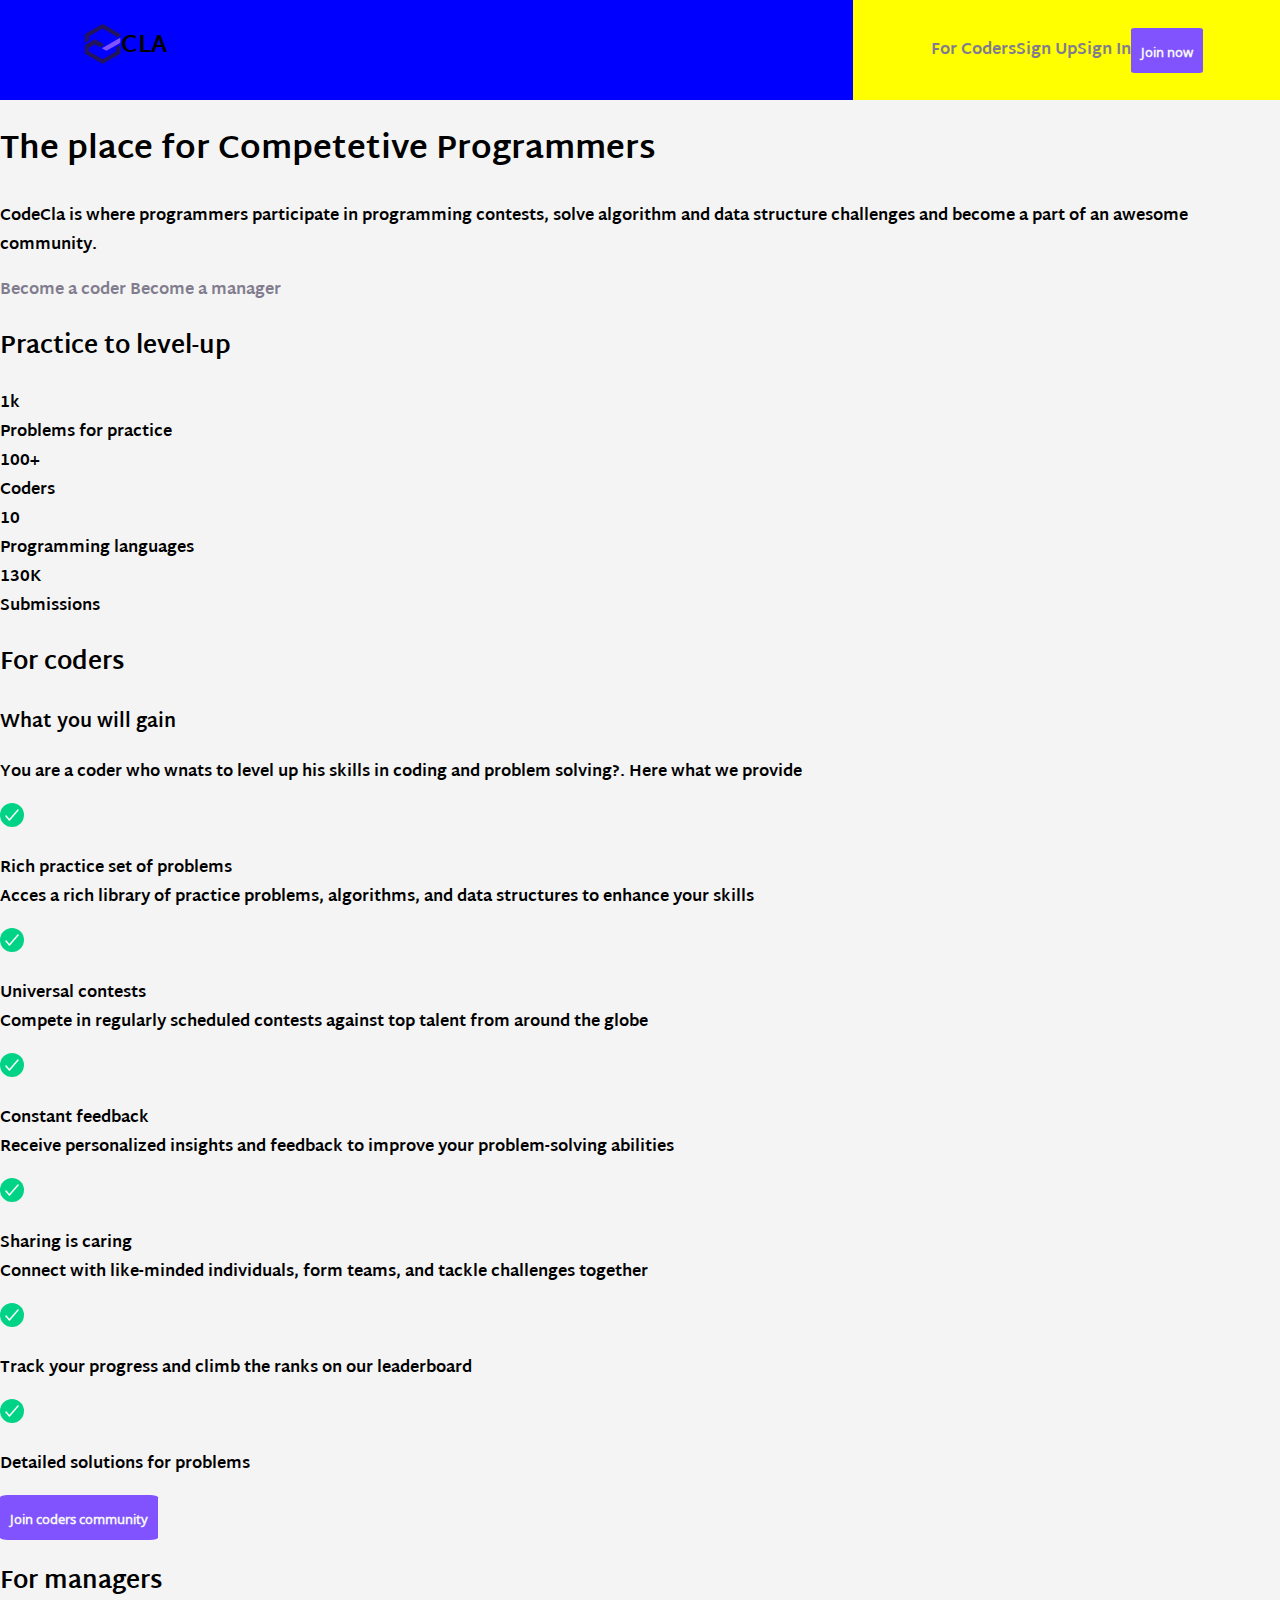
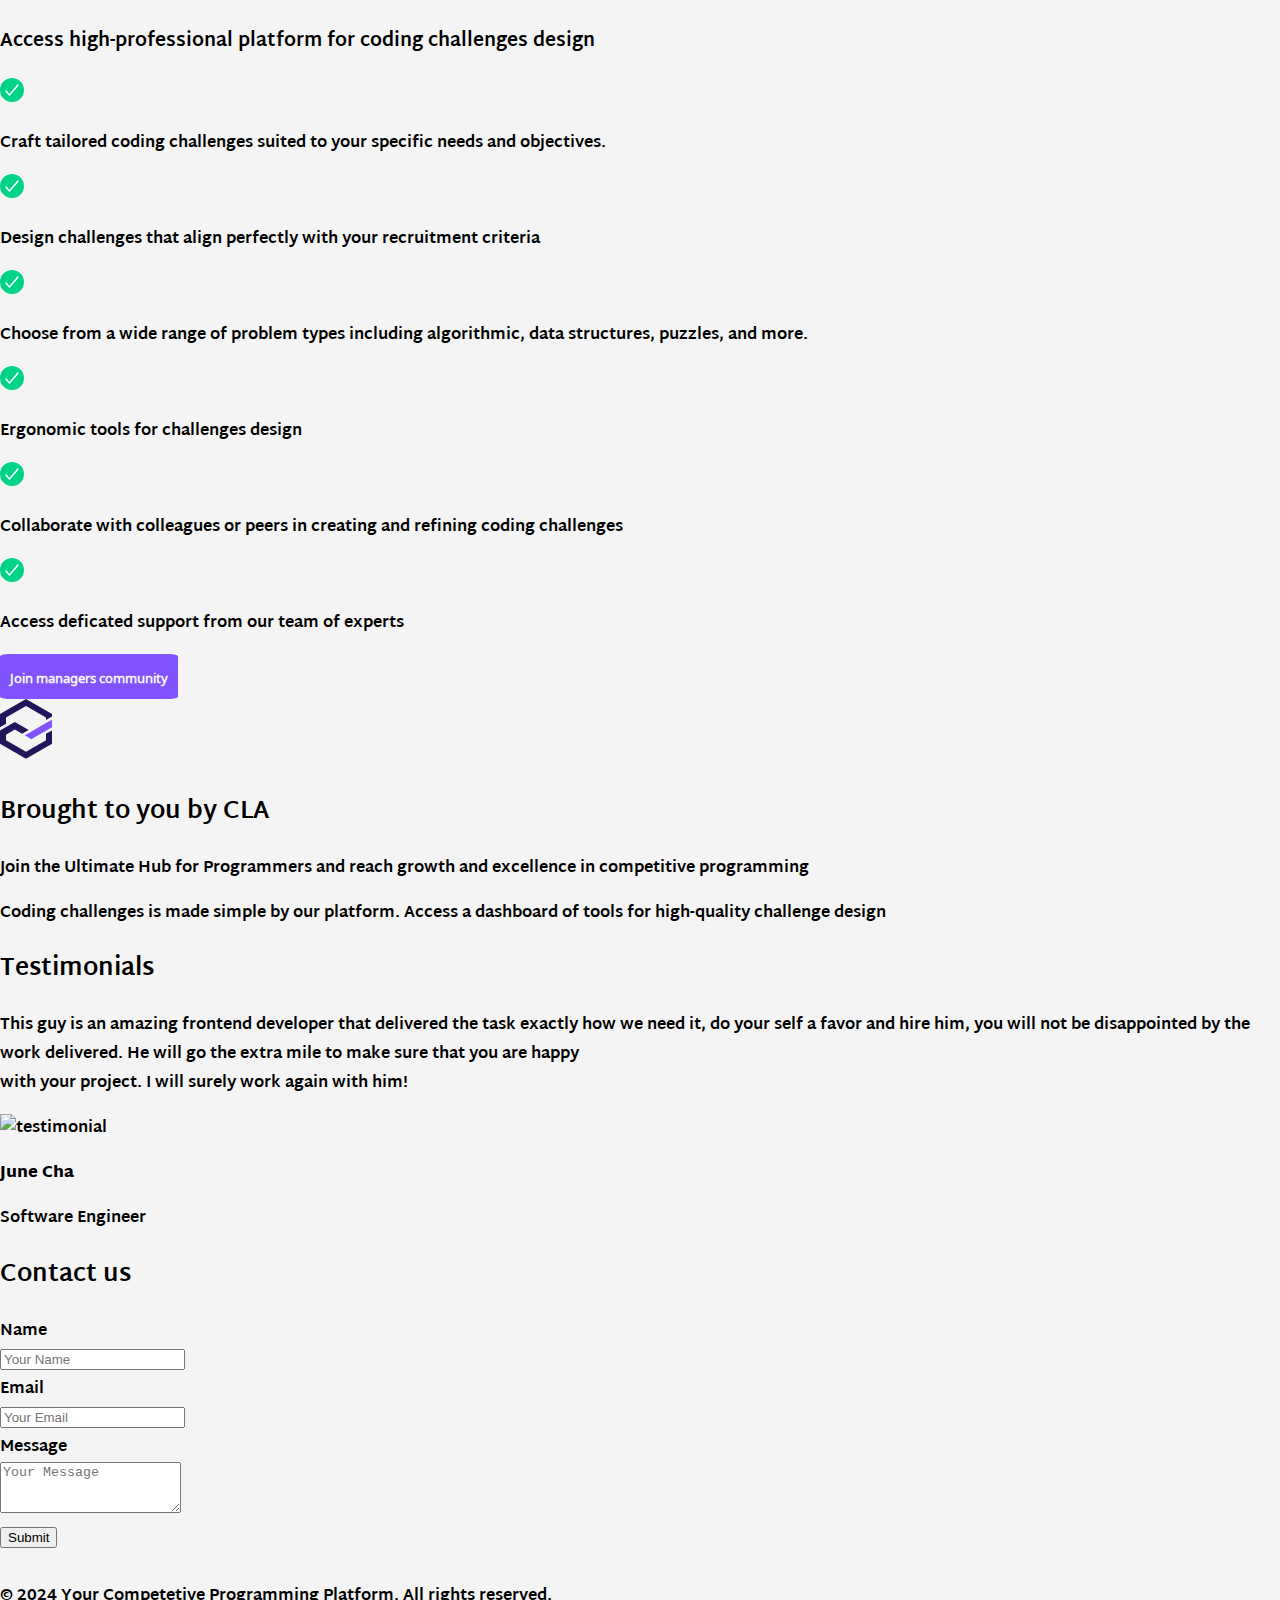
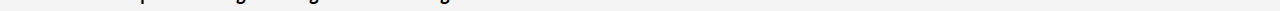
==== index.html @ 255481d3 "adding CSS" ====
<!DOCTYPE html>
<html lang="en">
  <head>
    <meta charset="UTF-8" />
    <meta name="viewport" content="width=device-width, initial-scale=1.0" />
    <title>CLA Coding</title>
    <link rel="stylesheet" href="style.css" />
  </head>
  <body>
    <header>
      <nav>
        <div class="nav_item1">
          <div class="nav_logo">
            <img src="./assets/logo.svg" alt="CodeCLA_Logo" />
            <p>CLA</p>
          </div>
        </div>
        <div class="nav_item2">
          <a href="#forCoders">For Coders</a>
          <a href="sign-up.html">Sign Up</a>
          <a href="sign-in.html">Sign In</a>
          <button>Join now</button>
        </div>
      </nav>
    </header>

    <main>
      <section class="callAction">
        <h1>The place for Competetive Programmers</h1>
        <p>
          CodeCla is where programmers participate in programming contests,
          solve algorithm and data structure challenges and become a part of an
          awesome community.
        </p>
        <a>Become a coder</a>
        <a>Become a manager</a>
      </section>
      <section>
        <h2>Practice to level-up</h2>
        <p>
          1k <br />
          Problems for practice <br />
          100+ <br />
          Coders <br />
          10 <br />
          Programming languages <br />
          130K <br />
          Submissions
        </p>
      </section>

      <section class="forCoders">
        <h2>For coders</h2>
        <h3>What you will gain</h3>
        <p>
          You are a coder who wnats to level up his skills in coding and problem
          solving?. Here what we provide
        </p>
        <img src="./assets/ok.svg" alt="Green check picture" />
        <p>
          Rich practice set of problems <br />
          Acces a rich library of practice problems, algorithms, and data
          structures to enhance your skills
        </p>
        <img src="./assets/ok.svg" alt="Green check picture" />
        <p>
          Universal contests <br />
          Compete in regularly scheduled contests against top talent from around
          the globe
        </p>
        <img src="./assets/ok.svg" alt="Green check picture" />
        <p>
          Constant feedback <br />
          Receive personalized insights and feedback to improve your
          problem-solving abilities
        </p>
        <img src="./assets/ok.svg" alt="Green check picture" />
        <p>
          Sharing is caring <br />
          Connect with like-minded individuals, form teams, and tackle
          challenges together
        </p>
        <img src="./assets/ok.svg" alt="Green check picture" />
        <p>Track your progress and climb the ranks on our leaderboard</p>
        <img src="./assets/ok.svg" alt="Green check picture" />
        <p>Detailed solutions for problems</p>
        <button>Join coders community</button>
      </section>

      <section class="forManagers">
        <h2>For managers</h2>
        <h3>Access high-professional platform for coding challenges design</h3>
        <img src="./assets/ok.svg" alt="Green check picture" />
        <p>
          Craft tailored coding challenges suited to your specific needs and
          objectives.
        </p>
        <img src="./assets/ok.svg" alt="Green check picture" />
        <p>
          Design challenges that align perfectly with your recruitment criteria
        </p>
        <img src="./assets/ok.svg" alt="Green check picture" />
        <p>
          Choose from a wide range of problem types including algorithmic, data
          structures, puzzles, and more.
        </p>
        <img src="./assets/ok.svg" alt="Green check picture" />
        <p>Ergonomic tools for challenges design</p>
        <img src="./assets/ok.svg" alt="Green check picture" />
        <p>
          Collaborate with colleagues or peers in creating and refining coding
          challenges
        </p>
        <img src="./assets/ok.svg" alt="Green check picture" />
        <p>Access deficated support from our team of experts</p>
        <button>Join managers community</button> <br />
        <img src="./assets/logo.svg" alt="CodeCLA_Logo" />
      </section>

      <section>
        <h2>Brought to you by CLA</h2>
        <p>
          Join the Ultimate Hub for Programmers and reach growth and excellence
          in competitive programming
        </p>
        <p>
          Coding challenges is made simple by our platform. Access a dashboard
          of tools for high-quality challenge design
        </p>
      </section>

      <section class="testimonials">
        <h2>Testimonials</h2>
        <p>
          This guy is an amazing frontend developer that delivered the task
          exactly how we need it, do your self a favor and hire him, you will
          not be disappointed by the work delivered. He will go the extra mile
          to make sure that you are happy <br />
          with your project. I will surely work again with him!
        </p>
        <img
          src="https://randomuser.me/api/portraits/women/44.jpg"
          alt="testimonial"
        />
        <p><strong>June Cha</strong></p>
        <p>Software Engineer</p>
      </section>

      <section class="contactForm">
        <h2 id="formHeading">Contact us</h2>
        <form>
          <label for="name">Name</label> <br />
          <input
            type="text"
            name="name"
            id="nameInput"
            placeholder="Your Name"
          />
          <br />
          <label for="email">Email</label> <br />
          <input
            type="email"
            name="email"
            id="emailInput"
            placeholder="Your Email"
          />
          <br />
          <label for="message">Message</label> <br />
          <textarea
            name="message"
            id="messageInput"
            rows="3"
            placeholder="Your Message"
          ></textarea>
          <br />
          <input type="submit" value="Submit" />
        </form>
      </section>
      <br />
    </main>

    <footer>
      © 2024 Your Competetive Programming Platform. All rights reserved.
    </footer>
  </body>
</html>
---- style.css ----
/* Primary Color: #8053FF
Main Body Color: #23155B 
Gray Light Color: #817d8e 
White Color: #f4f4f4 
Background Color: #f4f4f4 */

@import url('https://fonts.googleapis.com/css2?family=Martel+Sans:wght@200;300;400;600;700;800;900&display=swap');
@import url('https://fonts.googleapis.com/css2?family=Martel+Sans:wght@200;300;400;600;700;800;900&family=Noto+Sans+Khojki&display=swap');

.noto-sans-khojki-regular {
    font-family: "Noto Sans Khojki", sans-serif;
    font-weight: 400;
    font-style: normal;
}

.martel-sans-extralight {
    font-family: "Martel Sans", sans-serif;
    font-weight: 200;
    font-style: normal;
}

.martel-sans-light {
    font-family: "Martel Sans", sans-serif;
    font-weight: 300;
    font-style: normal;
}

.martel-sans-regular {
    font-family: "Martel Sans", sans-serif;
    font-weight: 400;
    font-style: normal;
}

.martel-sans-semibold {
    font-family: "Martel Sans", sans-serif;
    font-weight: 600;
    font-style: normal;
}

.martel-sans-bold {
    font-family: "Martel Sans", sans-serif;
    font-weight: 700;
    font-style: normal;
}

.martel-sans-extrabold {
    font-family: "Martel Sans", sans-serif;
    font-weight: 800;
    font-style: normal;
}

.martel-sans-black {
    font-family: "Martel Sans", sans-serif;
    font-weight: 900;
    font-style: normal;
}

a:link {
    text-decoration: none;
}

a:visited {
    text-decoration: none;
}

a:hover {
    text-decoration: none;
}

a:active {
    text-decoration: none;
}

body {
    background-color: #f4f4f4;
    font-family: "Martel Sans", sans-serif;
    font-weight: bold;
    padding: 0;
    margin: 0;
    border: 0;
}

nav {
    display: grid;
    grid-template: 100px / 2fr 1fr;
    align-items: center;
}

.nav_item1 {
    display: grid;
    display: inline;
    background-color: blue;
    font-size: x-large;
    align-self: stretch;
}

.nav_logo {
    position: relative;
    left: 10%;
}

.nav_logo img {
    float: left;
    height: 40px;
}

.nav_item2 {
    display: flex;
    background-color: yellow;
    align-self: stretch;
    justify-content: center;
    align-items: center;
}

button {
    background-color: #8053FF;
    color: #f4f4f4;
    border-radius: 5%;
    font-family: "Noto Sans Khojki", sans-serif;
    border: none;
    font-weight: bold;
    padding: 10px;
}

a {
    color: #817d8e;
}
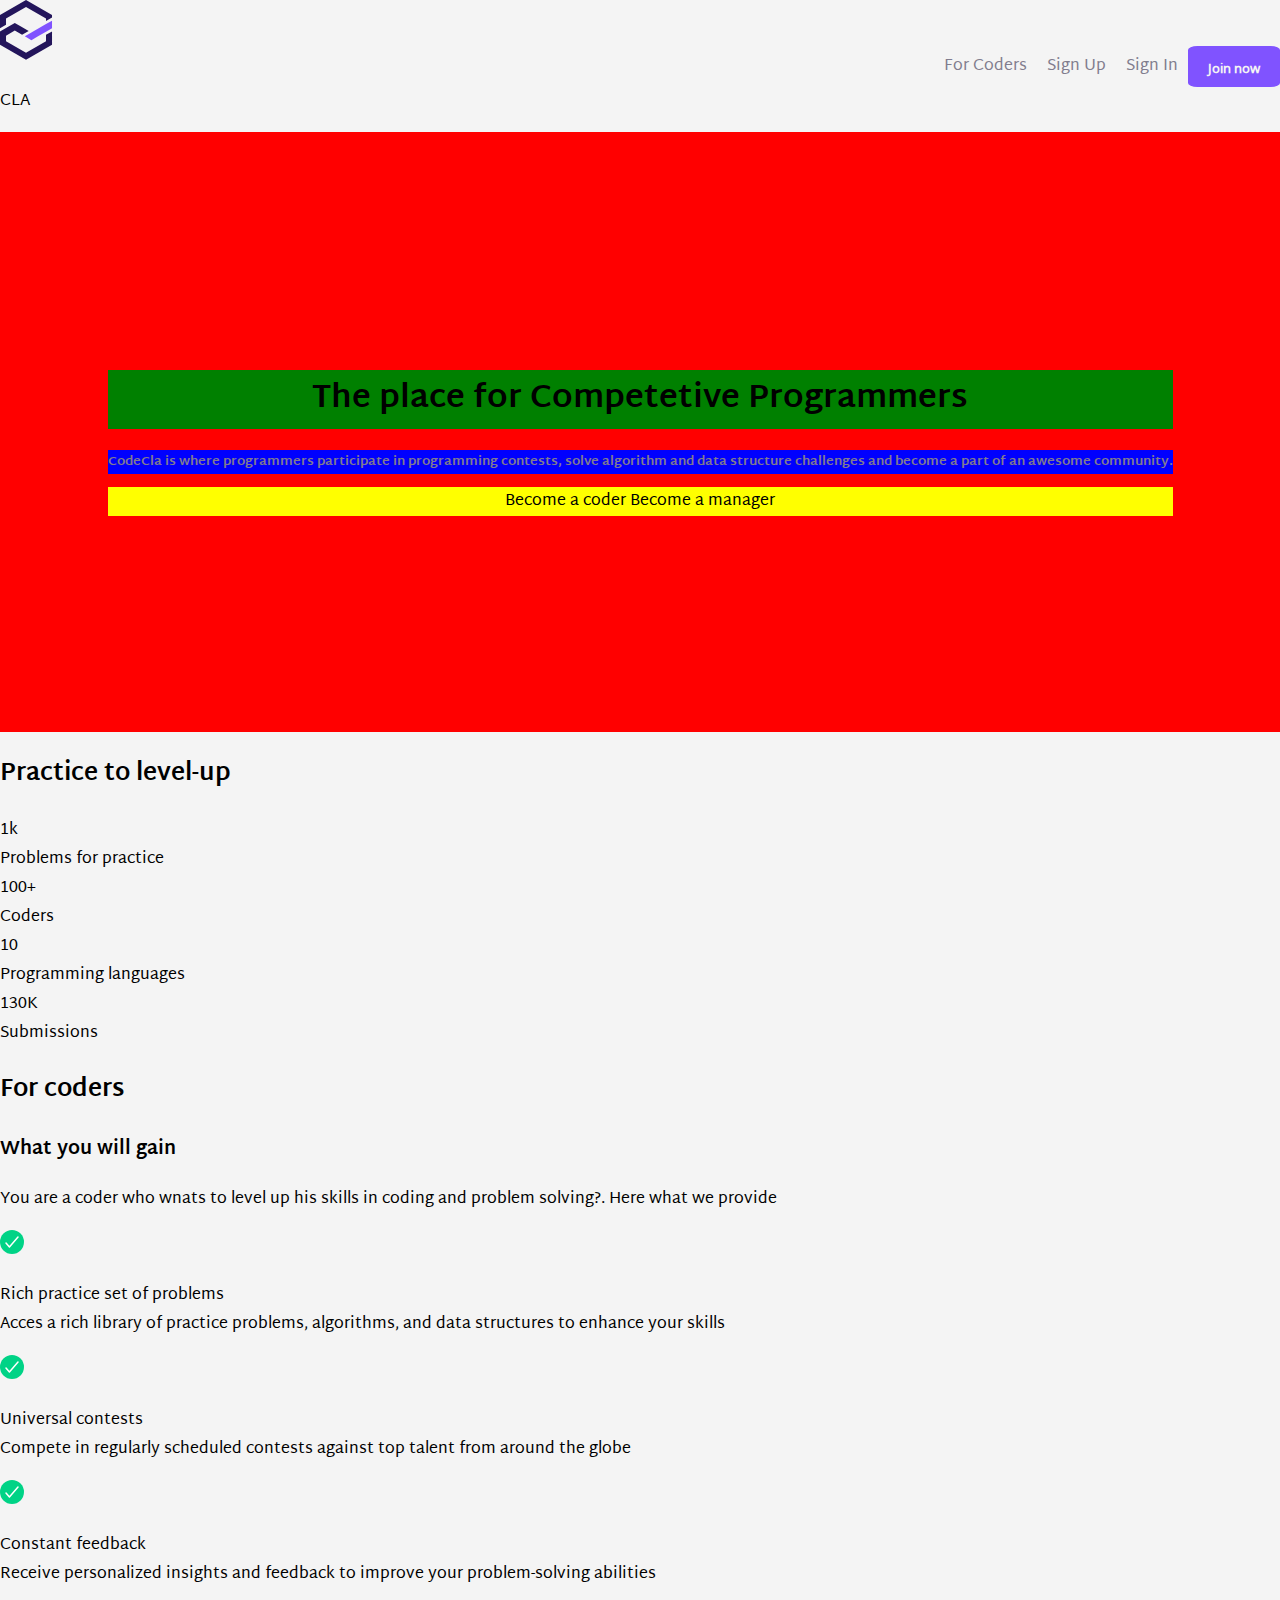
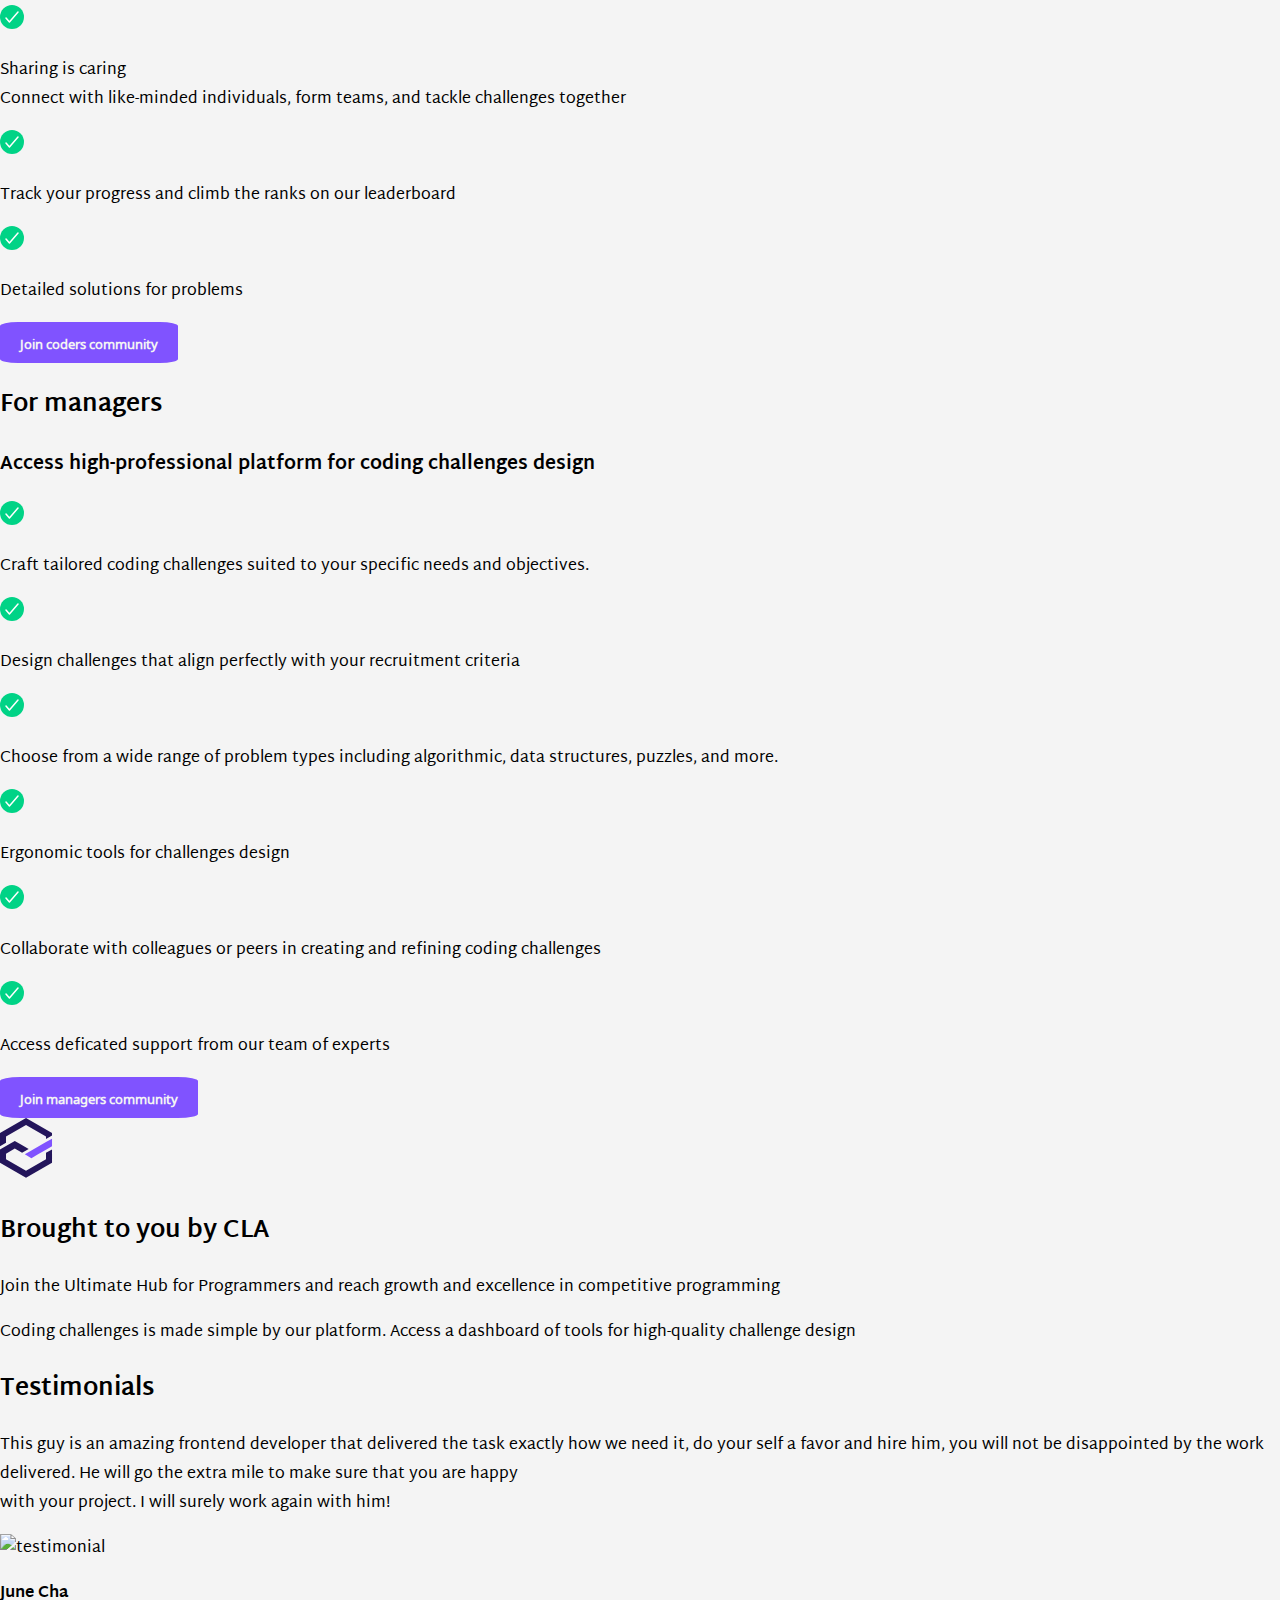
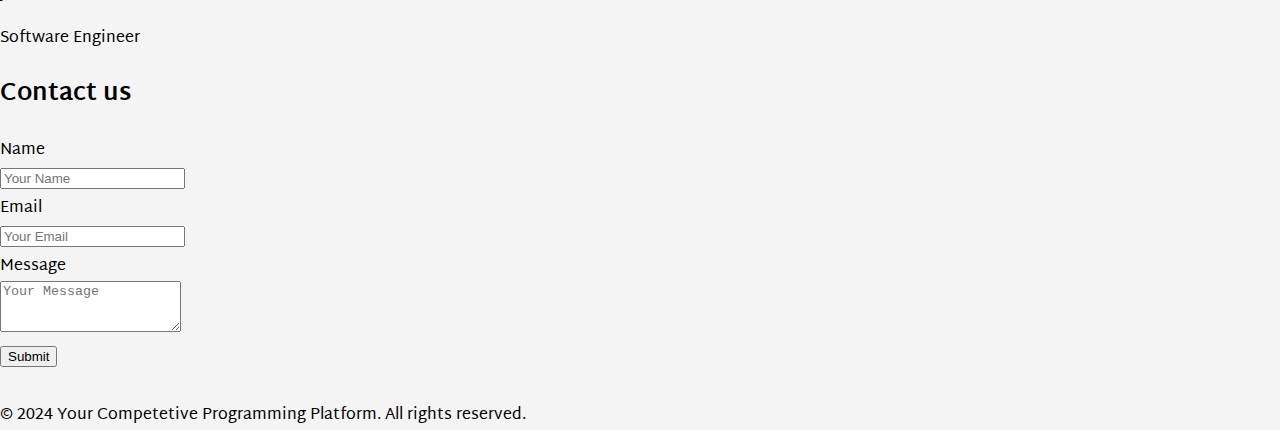
==== commit 2ad9c5a5: "added flex and grid structure" ====
--- a/index.html
+++ b/index.html
@@ -9,10 +9,12 @@
   <body>
     <header>
       <nav>
-        <div class="nav_item1">
-          <div class="nav_logo">
-            <img src="./assets/logo.svg" alt="CodeCLA_Logo" />
-            <p>CLA</p>
+        <div class="nav-item1">
+          <div class="nav-logo-container">
+            <div class="nav-logo">
+              <img src="./assets/logo.svg" alt="CodeCLA_Logo" />
+              <p>CLA</p>
+            </div>
           </div>
         </div>
         <div class="nav_item2">
@@ -25,15 +27,19 @@
     </header>
 
     <main>
-      <section class="callAction">
-        <h1>The place for Competetive Programmers</h1>
-        <p>
-          CodeCla is where programmers participate in programming contests,
-          solve algorithm and data structure challenges and become a part of an
-          awesome community.
-        </p>
-        <a>Become a coder</a>
-        <a>Become a manager</a>
+      <section class="choice">
+        <div class="choice-content">
+          <h1>The place for Competetive Programmers</h1>
+          <p>
+            CodeCla is where programmers participate in programming contests,
+            solve algorithm and data structure challenges and become a part of
+            an awesome community.
+          </p>
+          <div class="choice-links">
+            <a>Become a coder</a>
+            <a>Become a manager</a>
+          </div>
+        </div>
       </section>
       <section>
         <h2>Practice to level-up</h2>
--- a/style.css
+++ b/style.css
@@ -1,11 +1,7 @@
-/* Primary Color: #8053FF
-Main Body Color: #23155B 
-Gray Light Color: #817d8e 
-White Color: #f4f4f4 
-Background Color: #f4f4f4 */
-
 @import url('https://fonts.googleapis.com/css2?family=Martel+Sans:wght@200;300;400;600;700;800;900&display=swap');
 @import url('https://fonts.googleapis.com/css2?family=Martel+Sans:wght@200;300;400;600;700;800;900&family=Noto+Sans+Khojki&display=swap');
+
+/* Colors */
 
 .noto-sans-khojki-regular {
     font-family: "Noto Sans Khojki", sans-serif;
@@ -55,6 +51,26 @@
     font-style: normal;
 }
 
+/* Main Styling */
+
+body {
+    background-color: #f4f4f4;
+    font-family: "Martel Sans", sans-serif;
+    font-weight: semi-bold;
+    padding: 0;
+    margin: 0;
+    border: 0;
+}
+
+:root {
+    --Primary: #8053FF;
+    --Main-body: #23155B;
+    --Gray-light: #817d8e;
+    --White: #f4f4f4;
+}
+
+/* Styling Links */
+
 a:link {
     text-decoration: none;
 }
@@ -71,57 +87,93 @@
     text-decoration: none;
 }
 
-body {
-    background-color: #f4f4f4;
-    font-family: "Martel Sans", sans-serif;
-    font-weight: bold;
-    padding: 0;
-    margin: 0;
-    border: 0;
-}
+/* Navigation Bar */
 
 nav {
-    display: grid;
-    grid-template: 100px / 2fr 1fr;
+    display: flex;
+    justify-content: space-between;
     align-items: center;
 }
 
+/* Navigation Item 1 */
+
 .nav_item1 {
-    display: grid;
-    display: inline;
-    background-color: blue;
-    font-size: x-large;
-    align-self: stretch;
+        display: flex;
+        justify-content: flex-start;
+        width: 66%;
+}
+
+.nav-logo-container {
+  
 }
 
 .nav_logo {
-    position: relative;
-    left: 10%;
+    display: inline;
+    font-size: x-large;
+    font-weight: bold;
 }
 
 .nav_logo img {
-    float: left;
-    height: 40px;
+
 }
+
+/* Navigation Item 2 */
 
 .nav_item2 {
     display: flex;
-    background-color: yellow;
     align-self: stretch;
     justify-content: center;
     align-items: center;
 }
 
 button {
-    background-color: #8053FF;
-    color: #f4f4f4;
-    border-radius: 5%;
+    background-color: var(--Primary);
+    color: var(--White);
+    border-radius: 10%;
     font-family: "Noto Sans Khojki", sans-serif;
     border: none;
     font-weight: bold;
-    padding: 10px;
+    padding: 8px 20px 8px 20px;
 }
 
-a {
-    color: #817d8e;
+.nav_item2 a {
+    color: var(--Gray-light);
+    margin: 10px;
+}
+
+/* First Section */
+
+.choice {
+    display: grid;
+    background-color: red;
+    height: 600px;
+    row-gap: 20px;
+    align-items: center;
+    justify-content: center;
+}
+
+.choice-content h1 {
+    background-color: green;
+    font-weight: bolder;
+    font-size: xx-large;
+    text-align: center;
+}
+
+.choice-content p {
+    background-color: blue;
+    color: var(--Gray-light);
+    font-size: small;
+    font-weight: bold;
+    justify-self: center;
+}
+
+.choice-links {
+    background-color: yellow;
+    display: block;
+    text-align: center;
+}
+
+.choice-links a {
+    display: inline;
+    width: max-content;
 }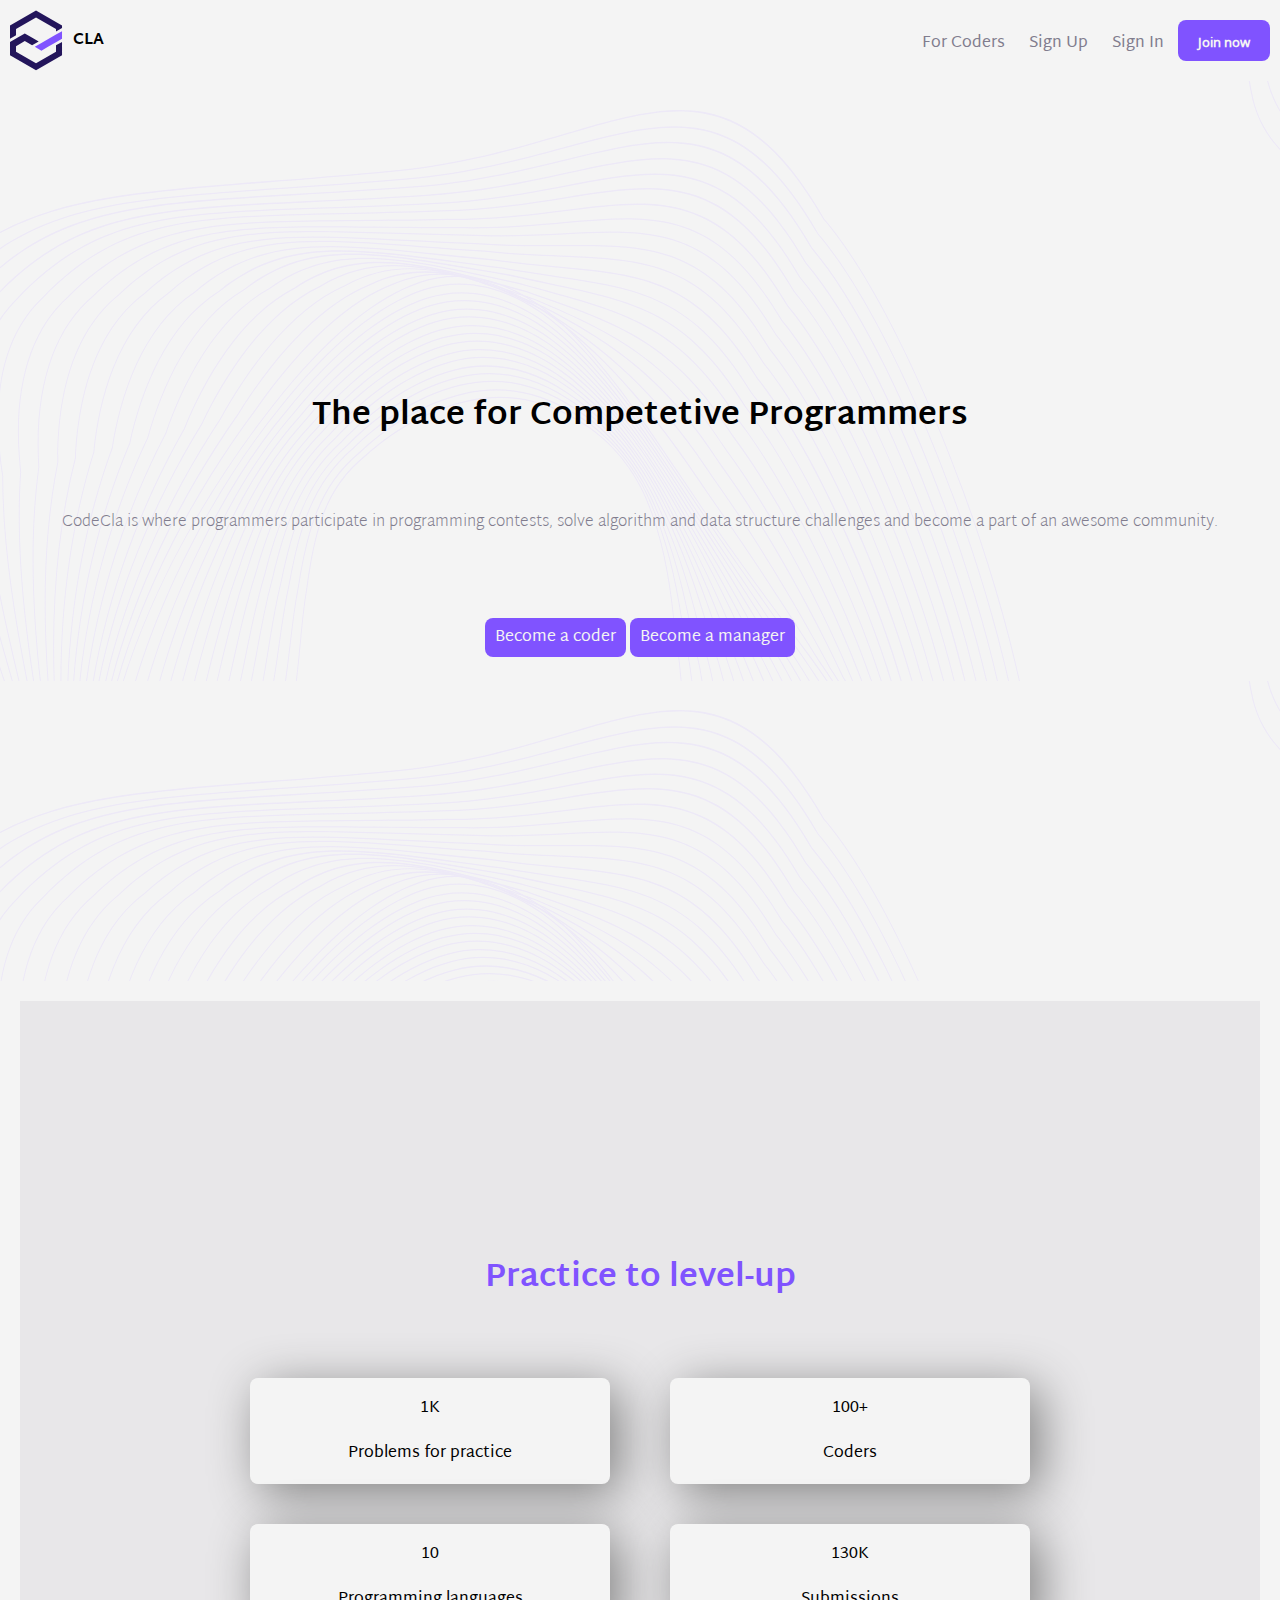
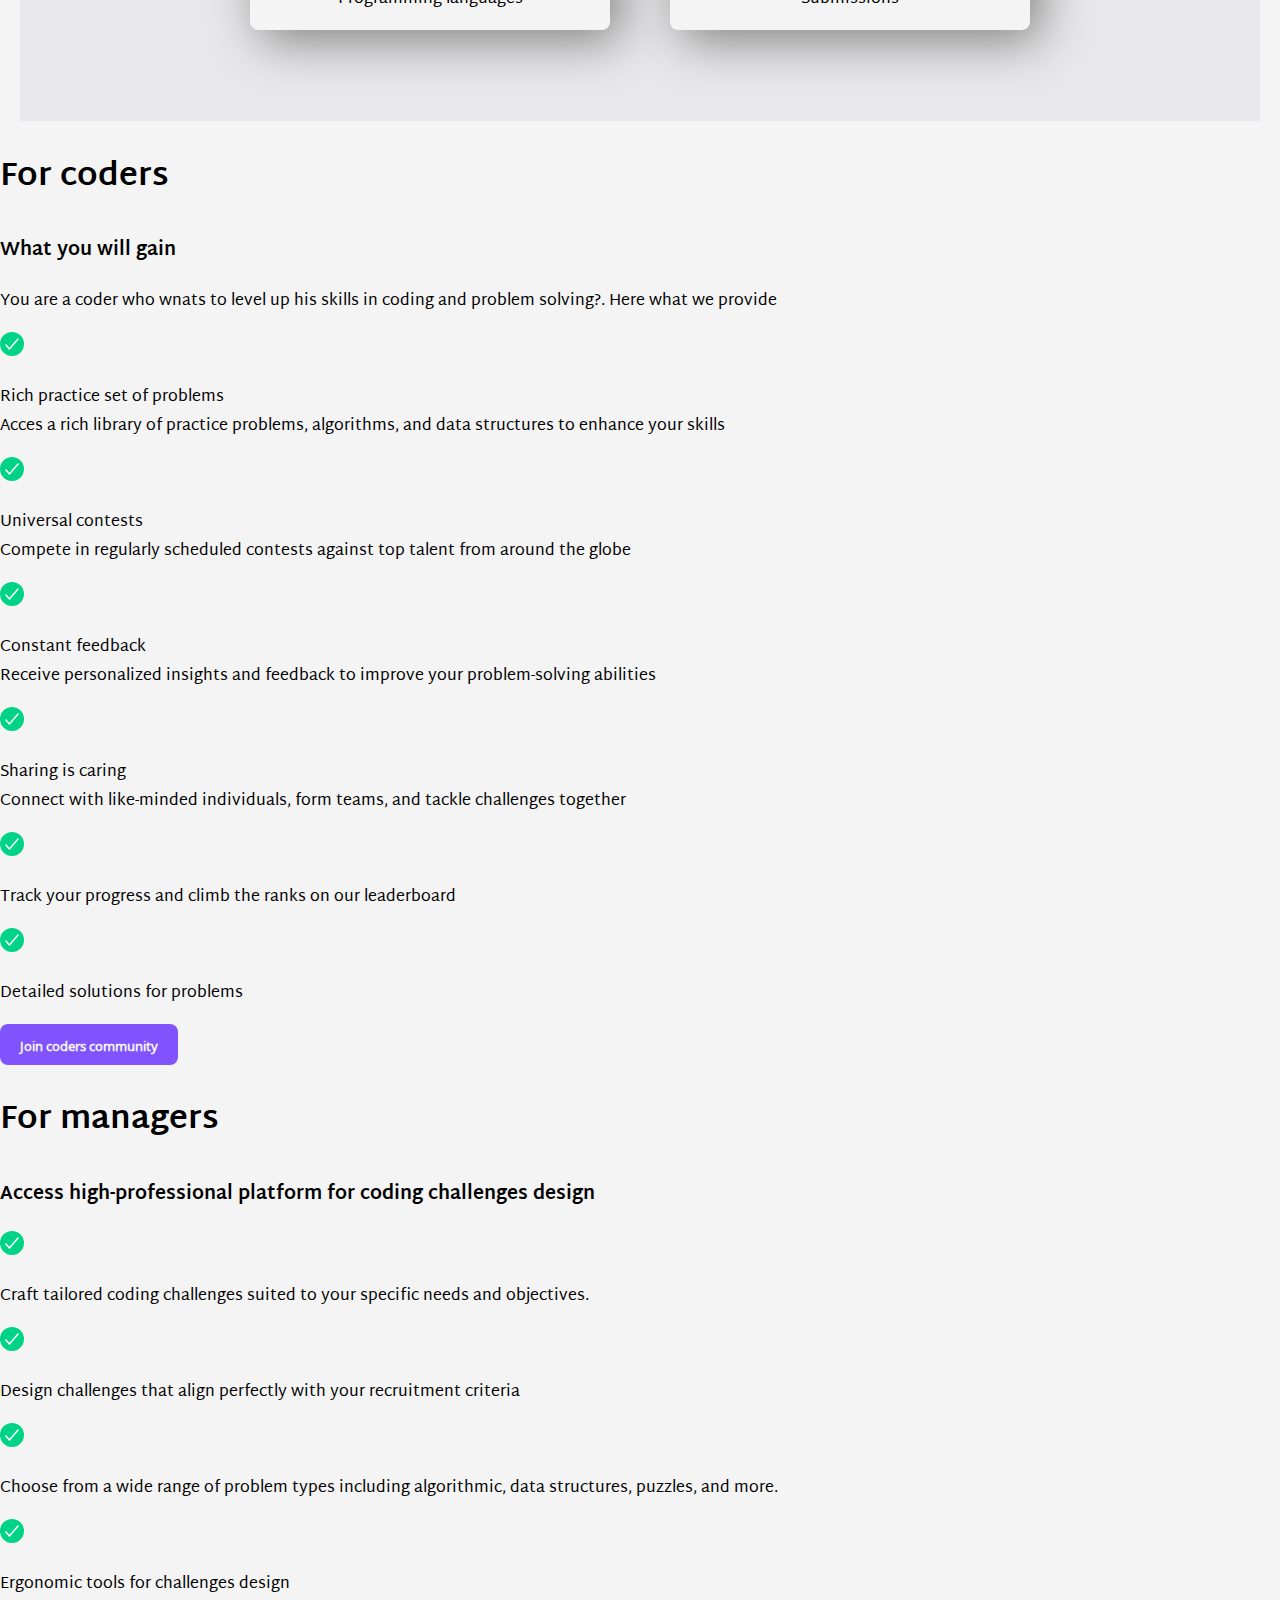
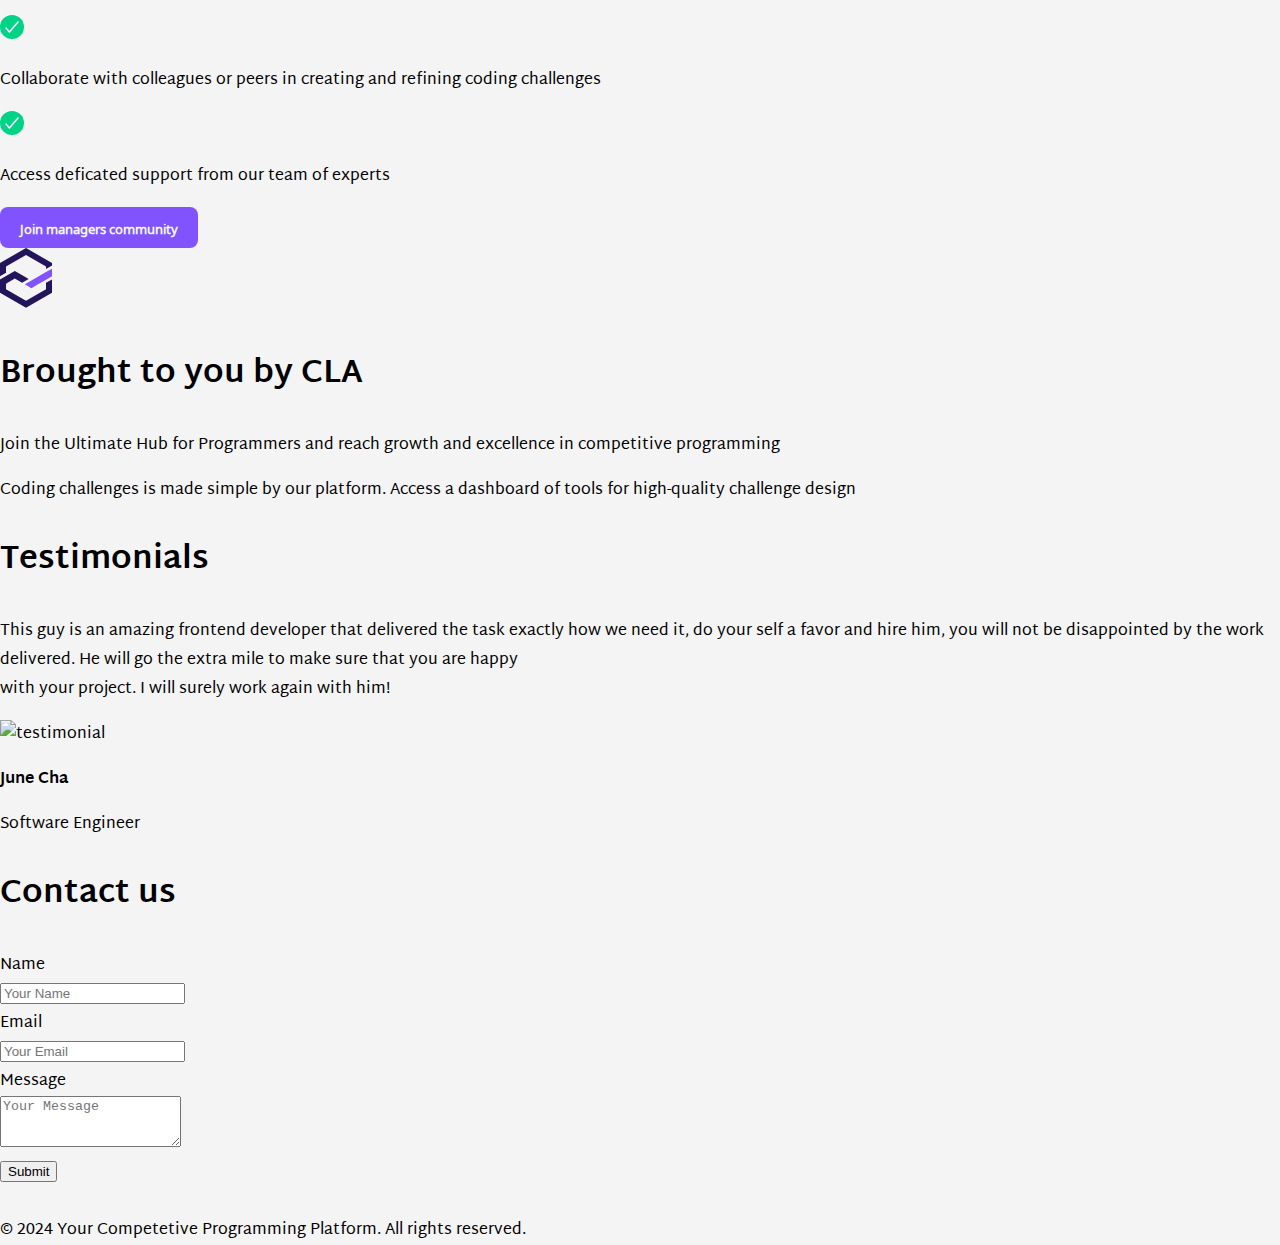
==== commit 2061f29c: "restructured layout" ====
--- a/index.html
+++ b/index.html
@@ -9,50 +9,62 @@
   <body>
     <header>
       <nav>
-        <div class="nav-item1">
-          <div class="nav-logo-container">
-            <div class="nav-logo">
-              <img src="./assets/logo.svg" alt="CodeCLA_Logo" />
-              <p>CLA</p>
-            </div>
-          </div>
-        </div>
-        <div class="nav_item2">
-          <a href="#forCoders">For Coders</a>
-          <a href="sign-up.html">Sign Up</a>
-          <a href="sign-in.html">Sign In</a>
+        <div class="logo">
+          <img class="item1" src="./assets/logo.svg" alt="CodeCLA_Logo" />
+          <p id="item1" class="item1">CLA</p>
+        </div>
+
+        <div class="menu">
+          <a class="item2" href="#forCoders">For Coders</a>
+          <a class="item2" href="sign-up.html">Sign Up</a>
+          <a class="item2" href="sign-in.html">Sign In</a>
           <button>Join now</button>
         </div>
       </nav>
     </header>
 
     <main>
-      <section class="choice">
-        <div class="choice-content">
-          <h1>The place for Competetive Programmers</h1>
-          <p>
-            CodeCla is where programmers participate in programming contests,
-            solve algorithm and data structure challenges and become a part of
-            an awesome community.
-          </p>
-          <div class="choice-links">
-            <a>Become a coder</a>
-            <a>Become a manager</a>
-          </div>
-        </div>
-      </section>
-      <section>
-        <h2>Practice to level-up</h2>
-        <p>
-          1k <br />
-          Problems for practice <br />
-          100+ <br />
-          Coders <br />
-          10 <br />
-          Programming languages <br />
-          130K <br />
-          Submissions
-        </p>
+      <!-- Hero Section -->
+
+      <section class="hero">
+        <h2>The place for Competetive Programmers</h2>
+        <p class="medium-text-grey">
+          CodeCla is where programmers participate in programming contests,
+          solve algorithm and data structure challenges and become a part of an
+          awesome community.
+        </p>
+        <div class="hero-links-div">
+          <a class="hero-links">Become a coder</a>
+          <a class="hero-links">Become a manager</a>
+        </div>
+      </section>
+
+      <!-- Statistic Section-->
+
+      <section class="statistics">
+        <h2 id="heading-purple">Practice to level-up</h2>
+
+        <div id="statistics">
+          <div class="stat-cards">
+            <p>1K</p>
+            <p>Problems for practice</p>
+          </div>
+
+          <div class="stat-cards">
+            <p>100+</p>
+            <p>Coders</p>
+          </div>
+
+          <div class="stat-cards">
+            <p>10</p>
+            <p>Programming languages</p>
+          </div>
+
+          <div class="stat-cards">
+            <p>130K</p>
+            <p>Submissions</p>
+          </div>
+        </div>
       </section>
 
       <section class="forCoders">
--- a/style.css
+++ b/style.css
@@ -69,6 +69,17 @@
     --White: #f4f4f4;
 }
 
+/* styling text/fonts */
+
+h2 {
+    font-size: xx-large;
+}
+
+.medium-text-grey {
+    color: #817d8e;
+    font-weight: lighter;
+}
+
 /* Styling Links */
 
 a:link {
@@ -92,88 +103,104 @@
 nav {
     display: flex;
     justify-content: space-between;
+    width: 100%;
     align-items: center;
 }
 
 /* Navigation Item 1 */
-
-.nav_item1 {
-        display: flex;
-        justify-content: flex-start;
-        width: 66%;
-}
-
-.nav-logo-container {
-  
-}
-
-.nav_logo {
-    display: inline;
-    font-size: x-large;
-    font-weight: bold;
-}
-
-.nav_logo img {
-
-}
-
+.logo {
+    display: flex;
+    margin-left: 10px;
+}
+
+#item1 {
+    font-weight: bolder;
+    padding: 10px;
+}
 /* Navigation Item 2 */
-
-.nav_item2 {
-    display: flex;
-    align-self: stretch;
-    justify-content: center;
-    align-items: center;
+.menu {
+    padding: 10px;
+}
+
+.item2 {
+    color: var(--Gray-light);
+    margin: 10px;
 }
 
 button {
     background-color: var(--Primary);
     color: var(--White);
-    border-radius: 10%;
+    border-radius: 8px;
     font-family: "Noto Sans Khojki", sans-serif;
+    font-weight: bold;
+    padding: 8px 20px;
     border: none;
-    font-weight: bold;
-    padding: 8px 20px 8px 20px;
-}
-
-.nav_item2 a {
-    color: var(--Gray-light);
-    margin: 10px;
-}
-
-/* First Section */
-
-.choice {
+    box-shadow: 10px 5px;
+}
+
+/* Hero Section */
+
+.hero {
+    display: flex;
+    flex-direction: column;
+    height: 100vh;
+    background-image: url(./assets/bg.svg);
+    row-gap: 20px;
+    justify-content: center;
+    align-items: center;
+}
+
+.hero-links-div {
+    margin: 50px;
+}
+
+.hero-links {
+    border-style: solid;
+    border: #8053FF;
+    background-color: #8053FF;
+    color: #f4f4f4;
+    padding: 5px 10px;
+    border-radius: 8px;
+}
+
+.hero-links:hover {
+    border-style: solid;
+    border-width: thin;
+    border-color: #8053FF;
+    color: #8053FF;
+    background-color: #f4f4f4;
+}
+
+/* Statistics Styling */
+
+.statistics {
+    margin: 20px;
+    display: flex;
+    flex-direction: column;
+    align-items: center;
+    background-color: #e8e7e9;
+    height: 80vh;
+    text-align: center;
+}
+
+#heading-purple {
+    margin-top: 20%;
+    color: #8053FF;
+    margin-bottom: 4%;
+}
+
+#statistics {
+    align-self: center;
+    justify-self: center;
     display: grid;
-    background-color: red;
-    height: 600px;
-    row-gap: 20px;
-    align-items: center;
-    justify-content: center;
-}
-
-.choice-content h1 {
-    background-color: green;
-    font-weight: bolder;
-    font-size: xx-large;
-    text-align: center;
-}
-
-.choice-content p {
-    background-color: blue;
-    color: var(--Gray-light);
-    font-size: small;
-    font-weight: bold;
-    justify-self: center;
-}
-
-.choice-links {
-    background-color: yellow;
-    display: block;
-    text-align: center;
-}
-
-.choice-links a {
-    display: inline;
-    width: max-content;
+    grid-template-rows: 1fr 1fr;
+    grid-template-columns: 1fr 1fr;
+}
+
+.stat-cards {
+    border-radius: 8px;
+    background-color: #f4f4f4;
+    margin: 20px 30px;
+    box-shadow: 10px 10px 50px grey;
+    width: 40vh;
 }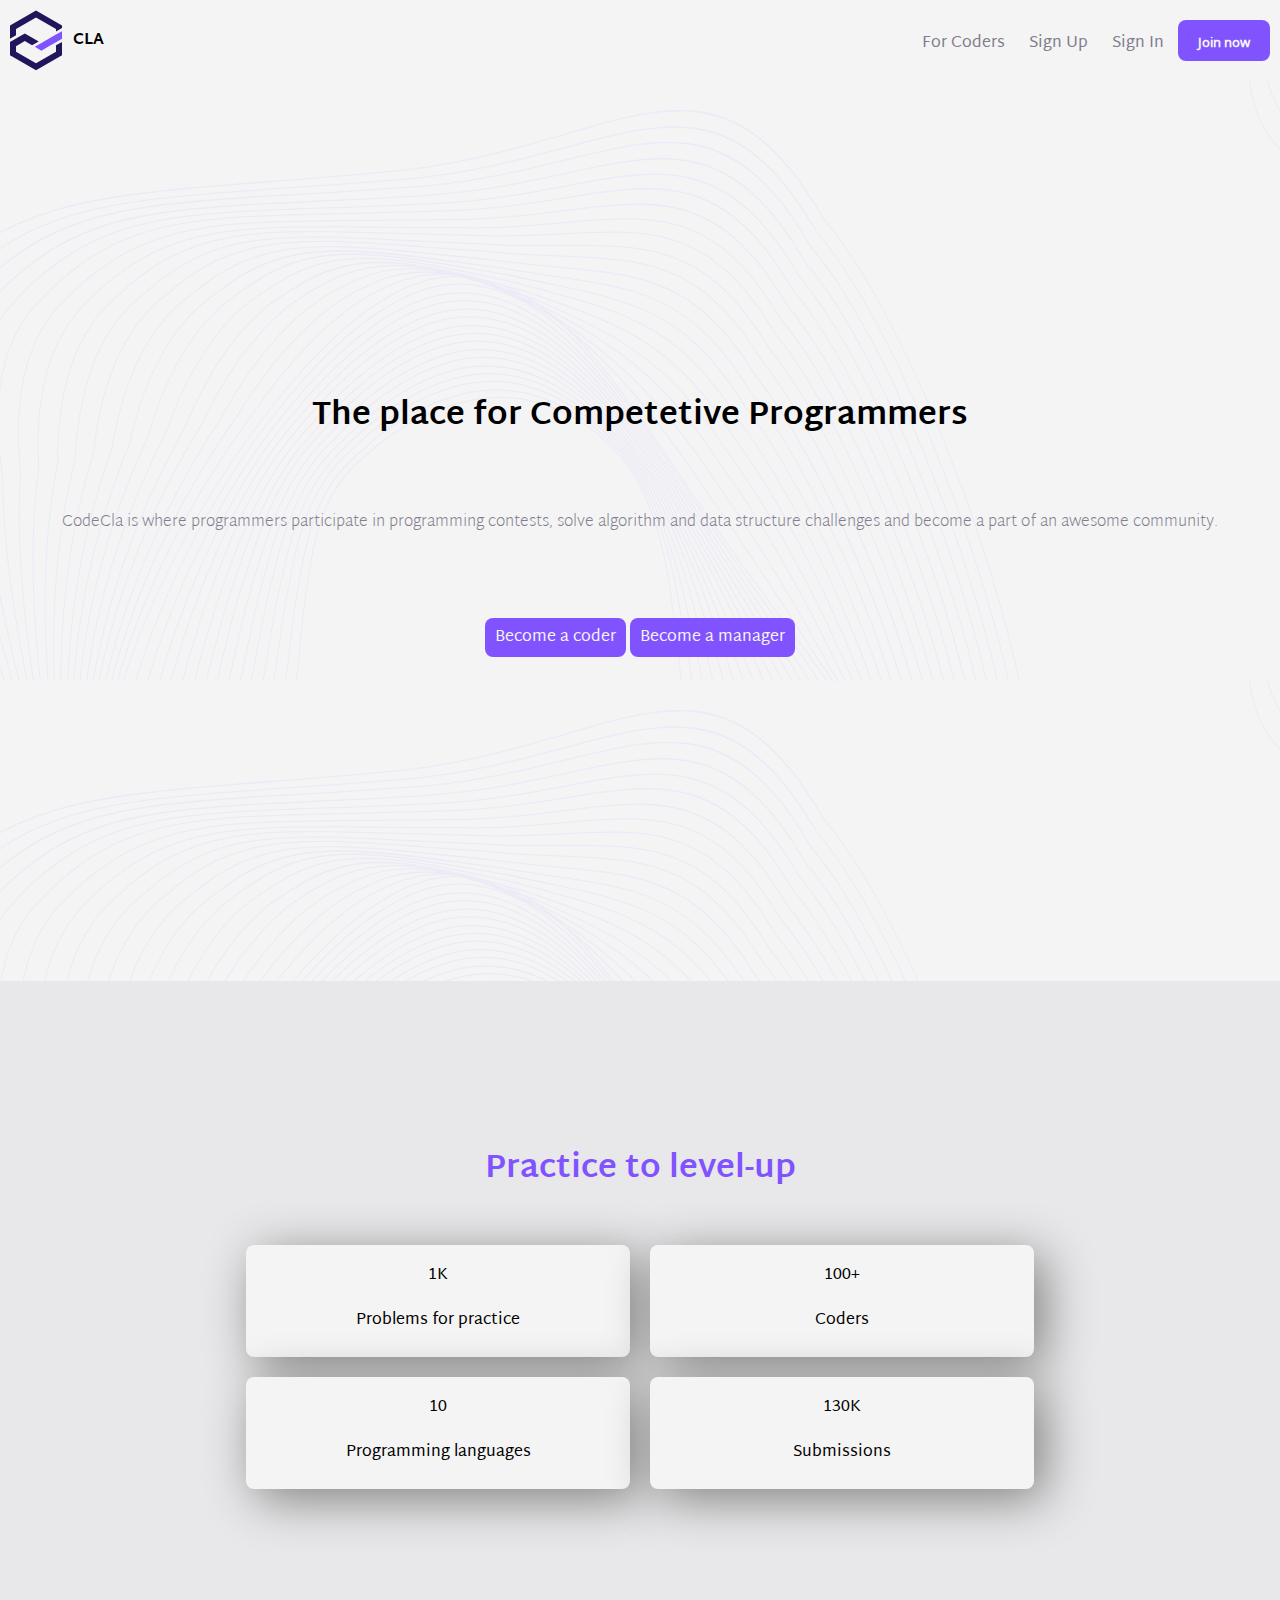
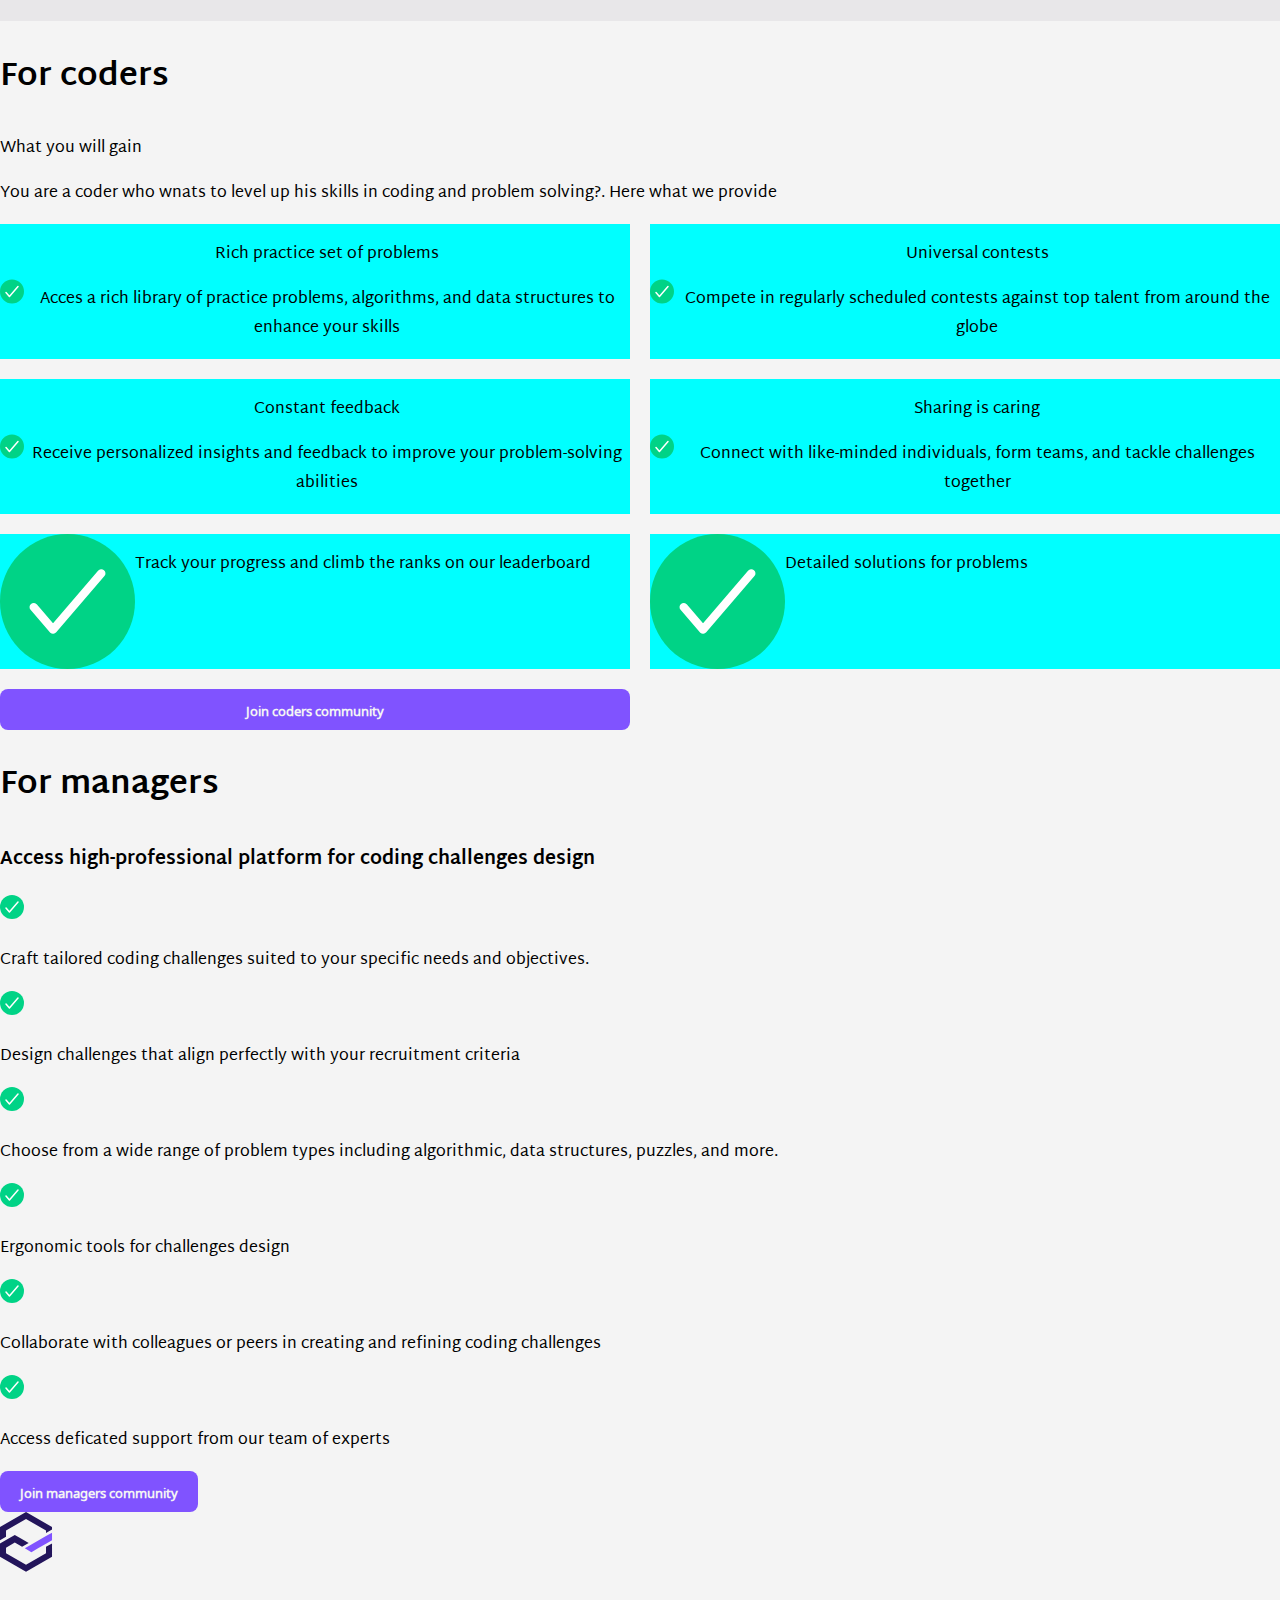
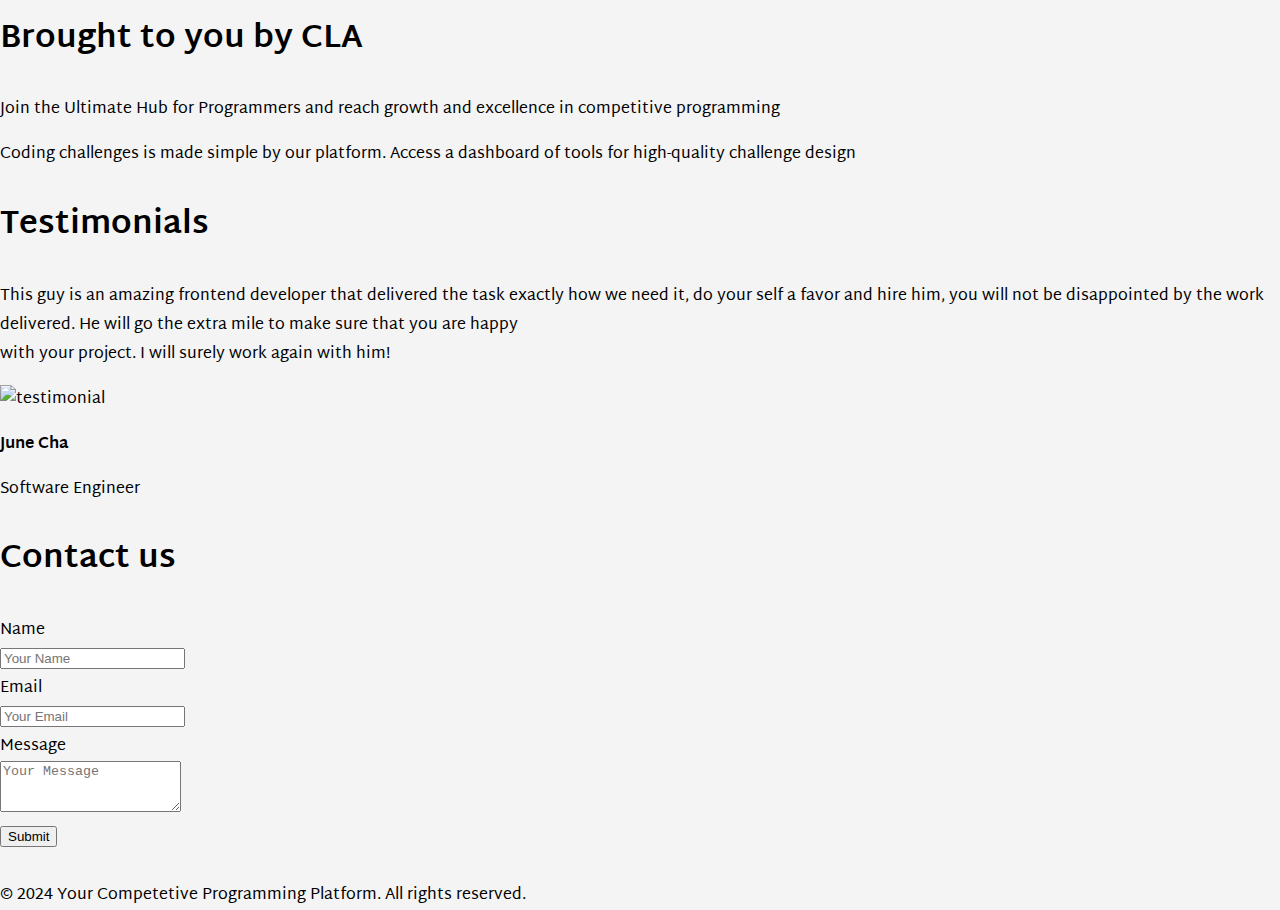
==== commit f3ba19d9: "Styling of the "for Coder"-section" ====
--- a/index.html
+++ b/index.html
@@ -42,67 +42,96 @@
       <!-- Statistic Section-->
 
       <section class="statistics">
-        <h2 id="heading-purple">Practice to level-up</h2>
-
-        <div id="statistics">
-          <div class="stat-cards">
-            <p>1K</p>
-            <p>Problems for practice</p>
-          </div>
-
-          <div class="stat-cards">
-            <p>100+</p>
-            <p>Coders</p>
-          </div>
-
-          <div class="stat-cards">
-            <p>10</p>
-            <p>Programming languages</p>
-          </div>
-
-          <div class="stat-cards">
-            <p>130K</p>
-            <p>Submissions</p>
-          </div>
+        <div id="heading-purple">
+          <h2>Practice to level-up</h2>
+        </div>
+
+        <div class="stat-cards" id="card1">
+          <p>1K</p>
+          <p>Problems for practice</p>
+        </div>
+
+        <div class="stat-cards" id="card2">
+          <p>100+</p>
+          <p>Coders</p>
+        </div>
+
+        <div class="stat-cards" id="card3">
+          <p>10</p>
+          <p>Programming languages</p>
+        </div>
+
+        <div class="stat-cards" id="card4">
+          <p>130K</p>
+          <p>Submissions</p>
         </div>
       </section>
 
       <section class="forCoders">
-        <h2>For coders</h2>
-        <h3>What you will gain</h3>
+        <h2 id="h-forCoders">For coders</h2>
+        <p>What you will gain</p>
         <p>
           You are a coder who wnats to level up his skills in coding and problem
           solving?. Here what we provide
         </p>
-        <img src="./assets/ok.svg" alt="Green check picture" />
-        <p>
-          Rich practice set of problems <br />
-          Acces a rich library of practice problems, algorithms, and data
-          structures to enhance your skills
-        </p>
-        <img src="./assets/ok.svg" alt="Green check picture" />
-        <p>
-          Universal contests <br />
-          Compete in regularly scheduled contests against top talent from around
-          the globe
-        </p>
-        <img src="./assets/ok.svg" alt="Green check picture" />
-        <p>
-          Constant feedback <br />
-          Receive personalized insights and feedback to improve your
-          problem-solving abilities
-        </p>
-        <img src="./assets/ok.svg" alt="Green check picture" />
-        <p>
-          Sharing is caring <br />
-          Connect with like-minded individuals, form teams, and tackle
-          challenges together
-        </p>
-        <img src="./assets/ok.svg" alt="Green check picture" />
-        <p>Track your progress and climb the ranks on our leaderboard</p>
-        <img src="./assets/ok.svg" alt="Green check picture" />
-        <p>Detailed solutions for problems</p>
-        <button>Join coders community</button>
+
+        <div class="coder-cards-container">
+          <div id="coder-card1" class="coder-card">
+            <img src="./assets/ok.svg" alt="Green check picture" />
+            <div>
+              <p>Rich practice set of problems</p>
+              <p>
+                Acces a rich library of practice problems, algorithms, and data
+                structures to enhance your skills
+              </p>
+            </div>
+          </div>
+
+          <div id="coder-card2" class="coder-card">
+            <img src="./assets/ok.svg" alt="Green check picture" />
+            <div>
+              <p>Universal contests</p>
+              <p>
+                Compete in regularly scheduled contests against top talent from
+                around the globe
+              </p>
+            </div>
+          </div>
+
+          <div id="coder-card3" class="coder-card">
+            <img src="./assets/ok.svg" alt="Green check picture" />
+            <div>
+              <p>Constant feedback</p>
+              <p>
+                Receive personalized insights and feedback to improve your
+                problem-solving abilities
+              </p>
+            </div>
+          </div>
+
+          <div id="coder-card4" class="coder-card">
+            <img src="./assets/ok.svg" alt="Green check picture" />
+            <div>
+              <p>Sharing is caring</p>
+              <p>
+                Connect with like-minded individuals, form teams, and tackle
+                challenges together
+              </p>
+            </div>
+          </div>
+
+          <div id="coder-card5" class="coder-card">
+            <img src="./assets/ok.svg" alt="Green check picture" />
+            <p>Track your progress and climb the ranks on our leaderboard</p>
+          </div>
+
+          <div id="coder-card6" class="coder-card">
+            <img src="./assets/ok.svg" alt="Green check picture" />
+            <p>Detailed solutions for problems</p>
+          </div>
+
+          <button>Join coders community</button>
+        </div>
       </section>
 
       <section class="forManagers">
--- a/style.css
+++ b/style.css
@@ -167,40 +167,68 @@
     border-style: solid;
     border-width: thin;
     border-color: #8053FF;
+    color: #8053FF;grid-template-columns: 1fr 3fr 1fr;
+    background-color: #f4f4f4;
+}
+
+/* Statistics Styling */
+
+.statistics {
+    display: grid;
+    grid-template-rows: 1fr 1fr 1fr 1fr 1fr;
+    grid-template-columns: 1fr 30% 30% 1fr;
+    background-color: #e8e7e9;
+    text-align: center;
+    gap: 20px;
+}
+
+#heading-purple {
+    grid-row: 2 / 3 ;
+    grid-column: 2 / 4;
     color: #8053FF;
-    background-color: #f4f4f4;
-}
-
-/* Statistics Styling */
-
-.statistics {
-    margin: 20px;
-    display: flex;
-    flex-direction: column;
-    align-items: center;
-    background-color: #e8e7e9;
-    height: 80vh;
-    text-align: center;
-}
-
-#heading-purple {
-    margin-top: 20%;
-    color: #8053FF;
-    margin-bottom: 4%;
-}
-
-#statistics {
-    align-self: center;
-    justify-self: center;
-    display: grid;
-    grid-template-rows: 1fr 1fr;
-    grid-template-columns: 1fr 1fr;
+}
+
+#heading-purple h2 {
+    width: 100%;
+    bottom: 0;
+}
+
+#card1 {
+    grid-area: 3 / 2 / 4 / 3 ;
+}
+
+#card2 {
+    grid-area: 3 / 3 / 4 / 4 ;
+}
+
+#card3 {
+    grid-area: 4 / 2 / 5 / 3 ;
+}
+
+#card4 {
+    grid-area: 4 / 3 / 5 / 4 ;
 }
 
 .stat-cards {
     border-radius: 8px;
     background-color: #f4f4f4;
-    margin: 20px 30px;
     box-shadow: 10px 10px 50px grey;
-    width: 40vh;
-}+}
+
+/* for Coders */
+
+.coder-cards-container {
+    text-align: center;
+    display: grid;
+    grid-template-rows: repeat(3 , 1fr);
+    grid-template-columns: 1fr 1fr;
+    justify-content: flex-start;
+    gap: 20px;
+}
+
+.coder-card {
+    display: flex;
+    background-color: aqua;
+}
+
+
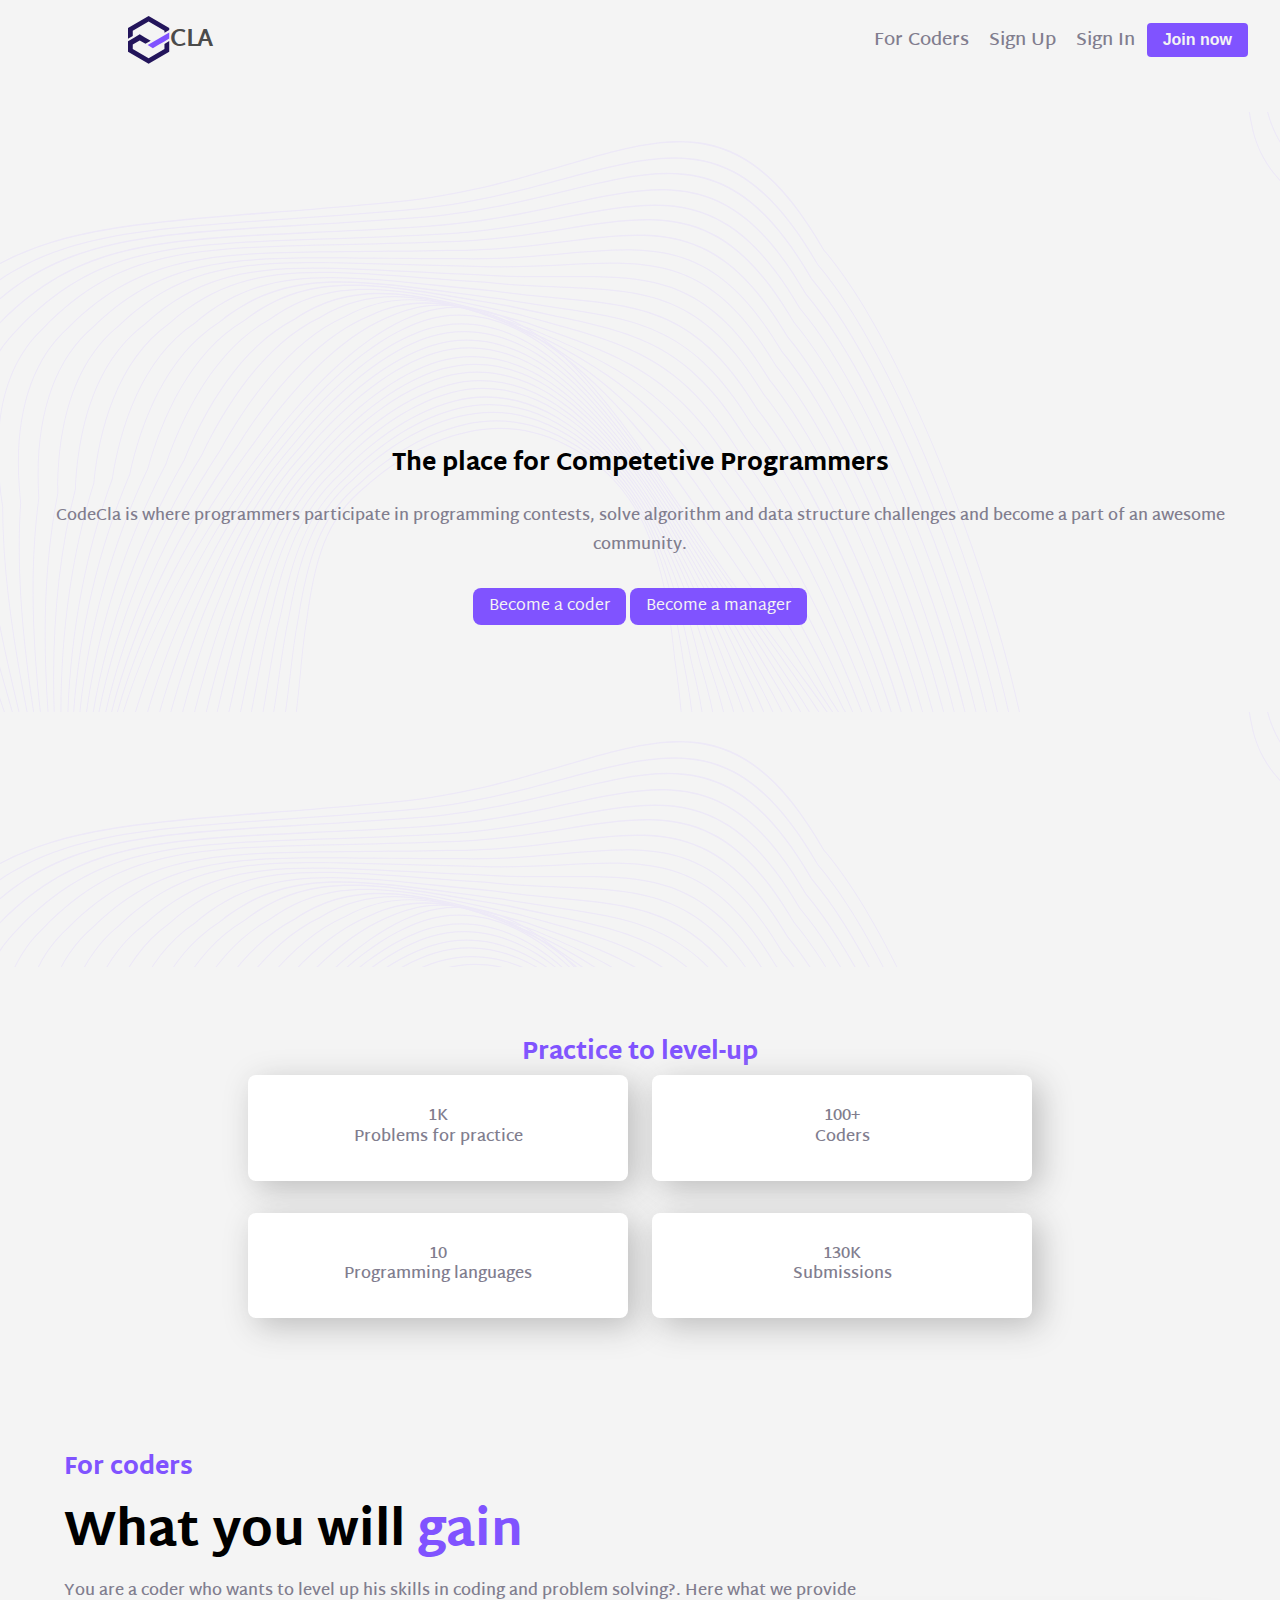
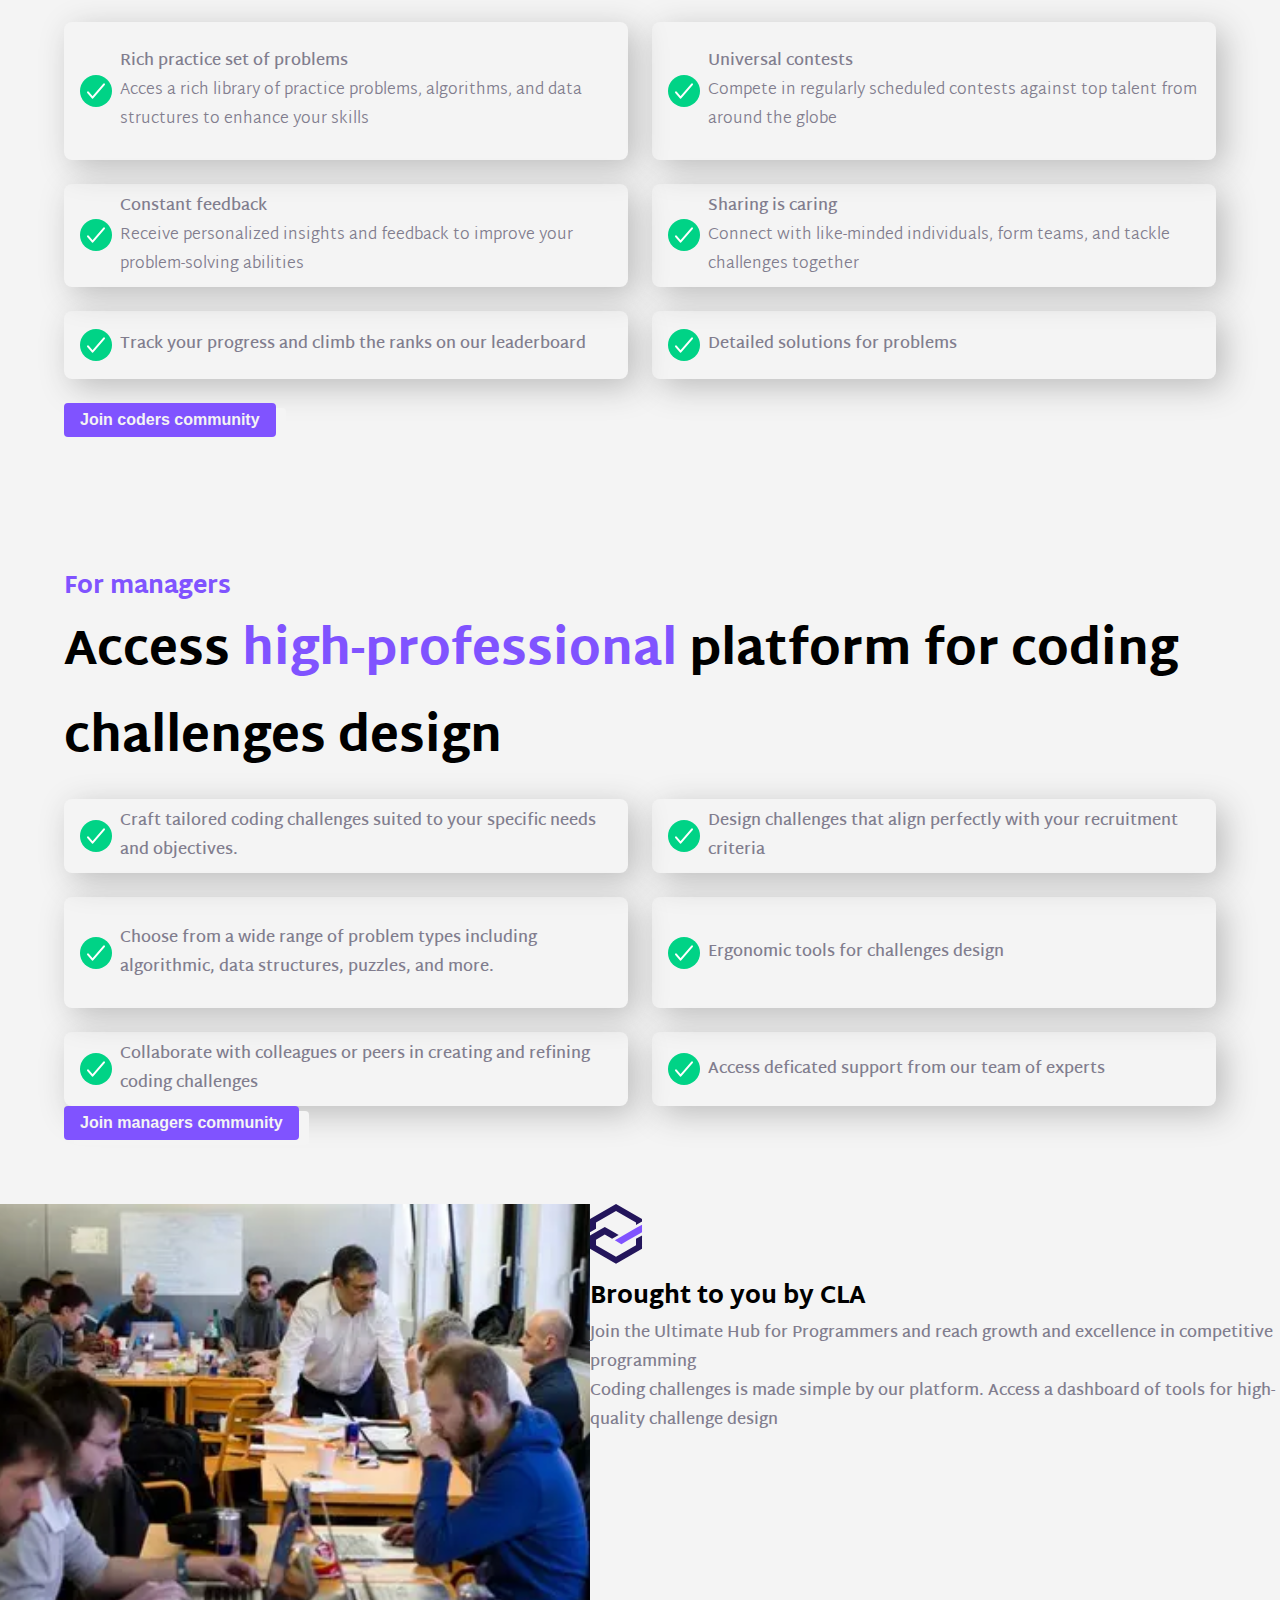
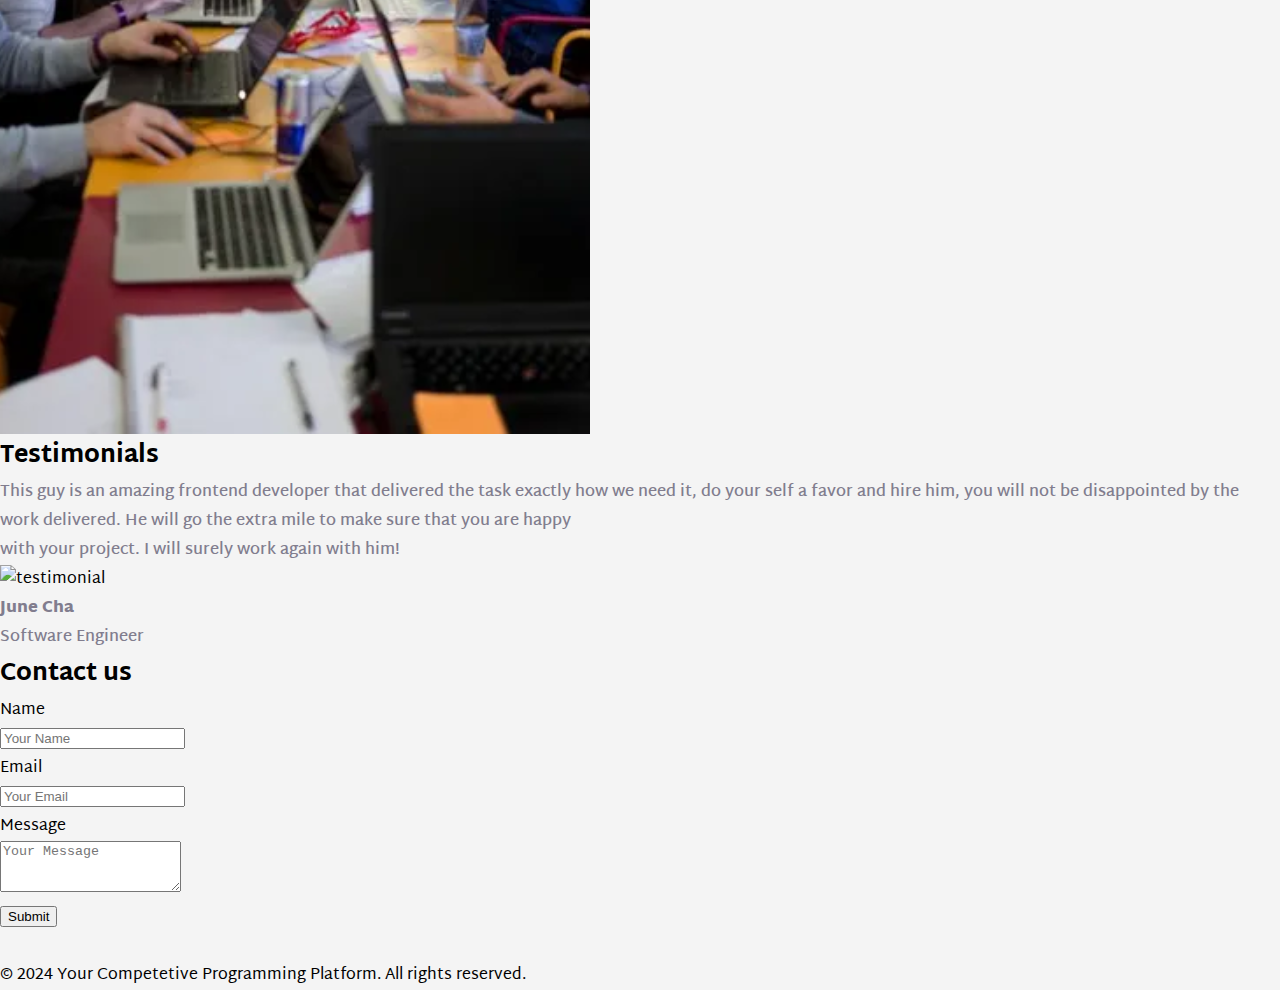
==== commit 5e39de46: "added style to the manager and coder section" ====
--- a/index.html
+++ b/index.html
@@ -1,51 +1,53 @@
 <!DOCTYPE html>
 <html lang="en">
-  <head>
-    <meta charset="UTF-8" />
-    <meta name="viewport" content="width=device-width, initial-scale=1.0" />
-    <title>CLA Coding</title>
-    <link rel="stylesheet" href="style.css" />
-  </head>
-  <body>
-    <header>
-      <nav>
-        <div class="logo">
-          <img class="item1" src="./assets/logo.svg" alt="CodeCLA_Logo" />
-          <p id="item1" class="item1">CLA</p>
-        </div>
-
-        <div class="menu">
-          <a class="item2" href="#forCoders">For Coders</a>
-          <a class="item2" href="sign-up.html">Sign Up</a>
-          <a class="item2" href="sign-in.html">Sign In</a>
-          <button>Join now</button>
-        </div>
-      </nav>
-    </header>
-
-    <main>
-      <!-- Hero Section -->
-
-      <section class="hero">
-        <h2>The place for Competetive Programmers</h2>
-        <p class="medium-text-grey">
-          CodeCla is where programmers participate in programming contests,
-          solve algorithm and data structure challenges and become a part of an
-          awesome community.
-        </p>
-        <div class="hero-links-div">
-          <a class="hero-links">Become a coder</a>
-          <a class="hero-links">Become a manager</a>
-        </div>
-      </section>
-
-      <!-- Statistic Section-->
-
-      <section class="statistics">
-        <div id="heading-purple">
-          <h2>Practice to level-up</h2>
-        </div>
-
+
+<head>
+  <meta charset="UTF-8" />
+  <meta name="viewport" content="width=device-width, initial-scale=1.0" />
+  <title>CLA Coding</title>
+  <link rel="stylesheet" href="style.css" />
+</head>
+
+<body>
+  <header>
+    <nav>
+      <div class="nav-element-left">
+        <img class="item1" src="./assets/logo.svg" alt="CodeCLA_Logo" />
+        <p id="item1" class="item1">CLA</p>
+      </div>
+
+      <div class="menu">
+        <a class="item2" href="#forCoders">For Coders</a>
+        <a class="item2" href="sign-up.html">Sign Up</a>
+        <a class="item2" href="sign-in.html">Sign In</a>
+        <button>Join now</button>
+      </div>
+    </nav>
+  </header>
+
+  <main>
+    <!-- Hero Section -->
+
+    <section class="hero">
+      <h2>The place for Competetive Programmers</h2>
+      <p class="p-elements-medium">
+        CodeCla is where programmers participate in programming contests,
+        solve algorithm and data structure challenges and become a part of an
+        awesome community.
+      </p>
+      <div class="hero-links-div">
+        <a class="hero-links">Become a coder</a>
+        <a class="hero-links">Become a manager</a>
+      </div>
+    </section>
+
+    <!-- Statistic Section-->
+
+    <section class="statistics-section">
+      <div>
+        <h2 class="heading-purple">Practice to level-up</h2>
+      </div>
+      <div class="statistics">
         <div class="stat-cards" id="card1">
           <p>1K</p>
           <p>Problems for practice</p>
@@ -65,106 +67,125 @@
           <p>130K</p>
           <p>Submissions</p>
         </div>
-      </section>
-
-      <section class="forCoders">
-        <h2 id="h-forCoders">For coders</h2>
-        <p>What you will gain</p>
-        <p>
-          You are a coder who wnats to level up his skills in coding and problem
-          solving?. Here what we provide
-        </p>
-
-        <div class="coder-cards-container">
-          <div id="coder-card1" class="coder-card">
-            <img src="./assets/ok.svg" alt="Green check picture" />
-            <div>
-              <p>Rich practice set of problems</p>
-              <p>
-                Acces a rich library of practice problems, algorithms, and data
-                structures to enhance your skills
-              </p>
-            </div>
-          </div>
-
-          <div id="coder-card2" class="coder-card">
-            <img src="./assets/ok.svg" alt="Green check picture" />
-            <div>
-              <p>Universal contests</p>
-              <p>
-                Compete in regularly scheduled contests against top talent from
-                around the globe
-              </p>
-            </div>
-          </div>
-
-          <div id="coder-card3" class="coder-card">
-            <img src="./assets/ok.svg" alt="Green check picture" />
-            <div>
-              <p>Constant feedback</p>
-              <p>
-                Receive personalized insights and feedback to improve your
-                problem-solving abilities
-              </p>
-            </div>
-          </div>
-
-          <div id="coder-card4" class="coder-card">
-            <img src="./assets/ok.svg" alt="Green check picture" />
-            <div>
-              <p>Sharing is caring</p>
-              <p>
-                Connect with like-minded individuals, form teams, and tackle
-                challenges together
-              </p>
-            </div>
-          </div>
-
-          <div id="coder-card5" class="coder-card">
-            <img src="./assets/ok.svg" alt="Green check picture" />
-            <p>Track your progress and climb the ranks on our leaderboard</p>
-          </div>
-
-          <div id="coder-card6" class="coder-card">
-            <img src="./assets/ok.svg" alt="Green check picture" />
-            <p>Detailed solutions for problems</p>
-          </div>
-
-          <button>Join coders community</button>
-        </div>
-      </section>
-
-      <section class="forManagers">
-        <h2>For managers</h2>
-        <h3>Access high-professional platform for coding challenges design</h3>
-        <img src="./assets/ok.svg" alt="Green check picture" />
-        <p>
-          Craft tailored coding challenges suited to your specific needs and
-          objectives.
-        </p>
-        <img src="./assets/ok.svg" alt="Green check picture" />
-        <p>
-          Design challenges that align perfectly with your recruitment criteria
-        </p>
-        <img src="./assets/ok.svg" alt="Green check picture" />
-        <p>
-          Choose from a wide range of problem types including algorithmic, data
-          structures, puzzles, and more.
-        </p>
-        <img src="./assets/ok.svg" alt="Green check picture" />
-        <p>Ergonomic tools for challenges design</p>
-        <img src="./assets/ok.svg" alt="Green check picture" />
-        <p>
-          Collaborate with colleagues or peers in creating and refining coding
-          challenges
-        </p>
-        <img src="./assets/ok.svg" alt="Green check picture" />
-        <p>Access deficated support from our team of experts</p>
-        <button>Join managers community</button> <br />
+      </div>
+    </section>
+
+    <section class="forCoders">
+      <h2 class="heading-purple">For coders</h2>
+      <h3>What you will <span>gain</span></h3>
+      <p>
+        You are a coder who wants to level up his skills in coding and problem
+        solving?. Here what we provide
+      </p>
+
+      <div id="coder-grid" class="benefit-section-grid">
+        <div id="coder-card1" class="benefit-cards">
+          <img src="./assets/ok.svg" alt="Green check picture" />
+          <div>
+            <p>Rich practice set of problems</p>
+            <p class="sub-text-light">
+              Acces a rich library of practice problems, algorithms, and data
+              structures to enhance your skills
+            </p>
+          </div>
+        </div>
+
+        <div id="coder-card2" class="benefit-cards">
+          <img src="./assets/ok.svg" alt="Green check picture" />
+          <div>
+            <p>Universal contests</p>
+            <p class="sub-text-light">
+              Compete in regularly scheduled contests against top talent from
+              around the globe
+            </p>
+          </div>
+        </div>
+
+        <div id="coder-card3" class="benefit-cards">
+          <img src="./assets/ok.svg" alt="Green check picture" />
+          <div>
+            <p>Constant feedback</p>
+            <p class="sub-text-light">
+              Receive personalized insights and feedback to improve your
+              problem-solving abilities
+            </p>
+          </div>
+        </div>
+
+        <div id="coder-card4" class="benefit-cards">
+          <img src="./assets/ok.svg" alt="Green check picture" />
+          <div>
+            <p>Sharing is caring</p>
+            <p class="sub-text-light">
+              Connect with like-minded individuals, form teams, and tackle
+              challenges together
+            </p>
+          </div>
+        </div>
+
+        <div id="coder-card5" class="benefit-cards">
+          <img src="./assets/ok.svg" alt="Green check picture" />
+          <p>Track your progress and climb the ranks on our leaderboard</p>
+        </div>
+
+        <div id="coder-card6" class="benefit-cards">
+          <img src="./assets/ok.svg" alt="Green check picture" />
+          <p>Detailed solutions for problems</p>
+        </div>
+
+        <button>Join coders community</button>
+      </div>
+    </section>
+
+    <section class="forManagers">
+      <h2 class="heading-purple">For managers</h2>
+      <h3>
+        Access <span>high-professional</span> platform for coding challenges design
+      </h3>
+      <div id="manager-grid" class="benefit-section-grid">
+        <div class="benefit-cards">
+          <img src="./assets/ok.svg" alt="Green check picture" />
+          <p>
+            Craft tailored coding challenges suited to your specific needs and
+            objectives.
+          </p>
+        </div>
+        <div class="benefit-cards">
+          <img src="./assets/ok.svg" alt="Green check picture" />
+          <p>
+            Design challenges that align perfectly with your recruitment criteria
+          </p>
+        </div>
+        <div class="benefit-cards">
+          <img src="./assets/ok.svg" alt="Green check picture" />
+          <p>
+            Choose from a wide range of problem types including algorithmic, data
+            structures, puzzles, and more.
+          </p>
+        </div>
+        <div class="benefit-cards">
+          <img src="./assets/ok.svg" alt="Green check picture" />
+          <p>Ergonomic tools for challenges design</p>
+        </div>
+        <div class="benefit-cards">
+          <img src="./assets/ok.svg" alt="Green check picture" />
+          <p>
+            Collaborate with colleagues or peers in creating and refining coding
+            challenges
+          </p>
+        </div>
+        <div class="benefit-cards">
+          <img src="./assets/ok.svg" alt="Green check picture" />
+          <p>Access deficated support from our team of experts</p>
+        </div>
+      </div>
+      <button>Join managers community</button>
+    </section>
+
+    <section class="brought">
+      <img id="team-picture" src="./assets/team.svg" alt="picture of the Cla Team">
+      <div class="brought-container">
         <img src="./assets/logo.svg" alt="CodeCLA_Logo" />
-      </section>
-
-      <section>
         <h2>Brought to you by CLA</h2>
         <p>
           Join the Ultimate Hub for Programmers and reach growth and excellence
@@ -174,60 +195,45 @@
           Coding challenges is made simple by our platform. Access a dashboard
           of tools for high-quality challenge design
         </p>
-      </section>
-
-      <section class="testimonials">
-        <h2>Testimonials</h2>
-        <p>
-          This guy is an amazing frontend developer that delivered the task
-          exactly how we need it, do your self a favor and hire him, you will
-          not be disappointed by the work delivered. He will go the extra mile
-          to make sure that you are happy <br />
-          with your project. I will surely work again with him!
-        </p>
-        <img
-          src="https://randomuser.me/api/portraits/women/44.jpg"
-          alt="testimonial"
-        />
-        <p><strong>June Cha</strong></p>
-        <p>Software Engineer</p>
-      </section>
-
-      <section class="contactForm">
-        <h2 id="formHeading">Contact us</h2>
-        <form>
-          <label for="name">Name</label> <br />
-          <input
-            type="text"
-            name="name"
-            id="nameInput"
-            placeholder="Your Name"
-          />
-          <br />
-          <label for="email">Email</label> <br />
-          <input
-            type="email"
-            name="email"
-            id="emailInput"
-            placeholder="Your Email"
-          />
-          <br />
-          <label for="message">Message</label> <br />
-          <textarea
-            name="message"
-            id="messageInput"
-            rows="3"
-            placeholder="Your Message"
-          ></textarea>
-          <br />
-          <input type="submit" value="Submit" />
-        </form>
-      </section>
-      <br />
-    </main>
-
-    <footer>
-      © 2024 Your Competetive Programming Platform. All rights reserved.
-    </footer>
-  </body>
-</html>
+      </div>
+    </section>
+
+    <section class="testimonials">
+      <h2>Testimonials</h2>
+      <p>
+        This guy is an amazing frontend developer that delivered the task
+        exactly how we need it, do your self a favor and hire him, you will
+        not be disappointed by the work delivered. He will go the extra mile
+        to make sure that you are happy <br />
+        with your project. I will surely work again with him!
+      </p>
+      <img src="https://randomuser.me/api/portraits/women/44.jpg" alt="testimonial" />
+      <p><strong>June Cha</strong></p>
+      <p>Software Engineer</p>
+    </section>
+
+    <section class="contactForm">
+      <h2 id="formHeading">Contact us</h2>
+      <form>
+        <label for="name">Name</label> <br />
+        <input type="text" name="name" id="nameInput" placeholder="Your Name" />
+        <br />
+        <label for="email">Email</label> <br />
+        <input type="email" name="email" id="emailInput" placeholder="Your Email" />
+        <br />
+        <label for="message">Message</label> <br />
+        <textarea name="message" id="messageInput" rows="3" placeholder="Your Message"></textarea>
+        <br />
+        <input type="submit" value="Submit" />
+      </form>
+    </section>
+    <br />
+  </main>
+
+  <footer>
+    © 2024 Your Competetive Programming Platform. All rights reserved.
+  </footer>
+  <script src="js-practice.js"></script>
+</body>
+
+</html>--- a/style.css
+++ b/style.css
@@ -60,6 +60,14 @@
     padding: 0;
     margin: 0;
     border: 0;
+}
+
+p {
+    margin: 0;
+    padding: 0;
+    color: var(--Gray-light);
+    font-weight: 600;
+    font-size:medium;
 }
 
 :root {
@@ -69,73 +77,116 @@
     --White: #f4f4f4;
 }
 
-/* styling text/fonts */
-
-h2 {
-    font-size: xx-large;
-}
-
-.medium-text-grey {
-    color: #817d8e;
-    font-weight: lighter;
-}
-
-/* Styling Links */
-
-a:link {
-    text-decoration: none;
-}
-
-a:visited {
-    text-decoration: none;
-}
-
-a:hover {
-    text-decoration: none;
-}
-
-a:active {
-    text-decoration: none;
-}
-
-/* Navigation Bar */
-
-nav {
-    display: flex;
-    justify-content: space-between;
-    width: 100%;
-    align-items: center;
-}
-
-/* Navigation Item 1 */
-.logo {
-    display: flex;
-    margin-left: 10px;
-}
-
-#item1 {
-    font-weight: bolder;
-    padding: 10px;
-}
-/* Navigation Item 2 */
-.menu {
-    padding: 10px;
-}
-
-.item2 {
-    color: var(--Gray-light);
-    margin: 10px;
-}
-
 button {
     background-color: var(--Primary);
     color: var(--White);
-    border-radius: 8px;
-    font-family: "Noto Sans Khojki", sans-serif;
+    border-radius: 4px;
     font-weight: bold;
-    padding: 8px 20px;
+    padding: 0.5rem 1rem;
     border: none;
     box-shadow: 10px 5px;
+    font-size: medium;
+    width: fit-content;
+}
+
+span {
+    color: #8053FF;
+}
+
+/* styling text/fonts */
+
+h2 {
+    font-size: 1.5rem;
+    margin: 0;
+    font-weight: 800;
+}
+
+h3 {
+    font-size: 3rem;
+    color: black;
+    font-weight: 800;
+    margin: 0;
+    height: fit-content;
+}
+
+.heading-purple {
+    color: #8053FF;
+    width: 100%;
+    height: 100%;
+}
+
+/* Styling benefit-section-grid */
+
+.benefit-section-grid {
+    text-align: center;
+    display: grid;
+    grid-template-columns: 1fr 1fr;
+    justify-content: center;
+    gap: 1.5em;
+    padding-top: 1rem;
+}
+
+/* Styling Links */
+
+a:link {
+    text-decoration: none;
+}
+
+a:visited {
+    text-decoration: none;
+}
+
+a:hover {
+    text-decoration: none;
+}
+
+a:active {
+    text-decoration: none;
+}
+
+/* Navigation Bar */
+
+nav {
+    display: flex;
+    justify-content: space-between;
+    width: 100%;
+    align-items: center;
+    padding: 1rem 0 3rem 0;
+}
+
+/* Navigation Item 1 */
+.nav-element-left {
+    display: flex;
+    position: relative;
+    padding-left: 8rem;
+    align-items: center;
+    justify-content: flex-end;
+}
+
+.nav-element-left img {
+    height: 3rem;
+}
+
+#item1 {
+
+    font-weight: bold;
+    font-size: 1.5rem;
+    color: #4B4B4B;
+    letter-spacing: -0.1rem;
+    }
+
+/* Navigation Item 2 */
+
+.menu {
+    padding: 0 2rem;
+}
+
+.item2 {
+    color: var(--Gray-light);
+    width: fit-content;
+    padding: 0.5rem;
+    font-weight: 600;
+    font-size: large;
 }
 
 /* Hero Section */
@@ -143,15 +194,25 @@
 .hero {
     display: flex;
     flex-direction: column;
-    height: 100vh;
+    height: 95vh;
     background-image: url(./assets/bg.svg);
-    row-gap: 20px;
     justify-content: center;
     align-items: center;
+    text-align: center;
+}
+
+.hero h2 {
+    padding: 1rem;
+    border: none;
+}
+
+.hero p {
+    padding: 0 2rem;
 }
 
 .hero-links-div {
-    margin: 50px;
+    padding: 2rem;
+    width: 100%;
 }
 
 .hero-links {
@@ -159,76 +220,119 @@
     border: #8053FF;
     background-color: #8053FF;
     color: #f4f4f4;
-    padding: 5px 10px;
+    padding: 0.25em 1em;
     border-radius: 8px;
+    font-weight: 500;
 }
 
 .hero-links:hover {
     border-style: solid;
     border-width: thin;
     border-color: #8053FF;
-    color: #8053FF;grid-template-columns: 1fr 3fr 1fr;
+    color: #8053FF;
     background-color: #f4f4f4;
 }
 
 /* Statistics Styling */
+
+.statistics-section {
+    display: flex;
+    flex-direction: column;
+    background-color: #f4f4f4;
+    text-align: center;
+    margin: 5% 0;
+    align-items: center;
+}
 
 .statistics {
     display: grid;
-    grid-template-rows: 1fr 1fr 1fr 1fr 1fr;
-    grid-template-columns: 1fr 30% 30% 1fr;
-    background-color: #e8e7e9;
-    text-align: center;
-    gap: 20px;
-}
-
-#heading-purple {
-    grid-row: 2 / 3 ;
-    grid-column: 2 / 4;
-    color: #8053FF;
-}
-
-#heading-purple h2 {
-    width: 100%;
-    bottom: 0;
+    grid-template-rows: 1fr 1fr;
+    grid-template-columns: 1fr 1fr;
+    margin: 0;
+    width: fit-content;
+    row-gap: 2em;
+    column-gap: 1.5em;
 }
 
 #card1 {
-    grid-area: 3 / 2 / 4 / 3 ;
+    order: 1;
 }
 
 #card2 {
-    grid-area: 3 / 3 / 4 / 4 ;
+    order: 2;
 }
 
 #card3 {
-    grid-area: 4 / 2 / 5 / 3 ;
+    order: 3;
 }
 
 #card4 {
-    grid-area: 4 / 3 / 5 / 4 ;
+    order: 4;
 }
 
 .stat-cards {
     border-radius: 8px;
-    background-color: #f4f4f4;
-    box-shadow: 10px 10px 50px grey;
-}
+    background-color: #ffffff;
+    box-shadow: 0.5em 0.5em 2em rgb(188, 188, 188);
+    padding: 2em 6em;
+    line-height: 1.3em;
+}
+
 
 /* for Coders */
 
-.coder-cards-container {
-    text-align: center;
-    display: grid;
-    grid-template-rows: repeat(3 , 1fr);
-    grid-template-columns: 1fr 1fr;
-    justify-content: flex-start;
-    gap: 20px;
-}
-
-.coder-card {
-    display: flex;
-    background-color: aqua;
-}
-
-
+.forCoders {
+    padding: 4rem;
+}
+
+/* Grid-container for the cards */
+
+#coder-grid {
+    grid-template-rows: 2fr 1.5fr 1fr;
+}
+
+/* Cards */
+
+.benefit-cards {
+    border-radius: 8px;
+    box-shadow: 0.5em 0.5em 2em rgb(188, 188, 188);
+    padding: 0.5rem;
+    display: flex;
+    align-items: center;
+    text-align: left;
+}
+
+.benefit-cards img {
+    height: 2rem;
+    padding: 0.5rem;
+}
+
+.sub-text-light {
+    font-weight: 300;
+}
+
+/* Managers */
+
+.forManagers {
+    padding: 4rem;
+}
+
+#manager-grid {
+    grid-template-rows: 1fr 1.5fr 1fr;
+}
+
+.brought {
+    display: flex;
+    justify-content: center;
+
+    width: 100vw;
+}
+
+.brought-container {
+
+}
+
+#picture-team {
+    position: absolute;
+    left: 0;
+}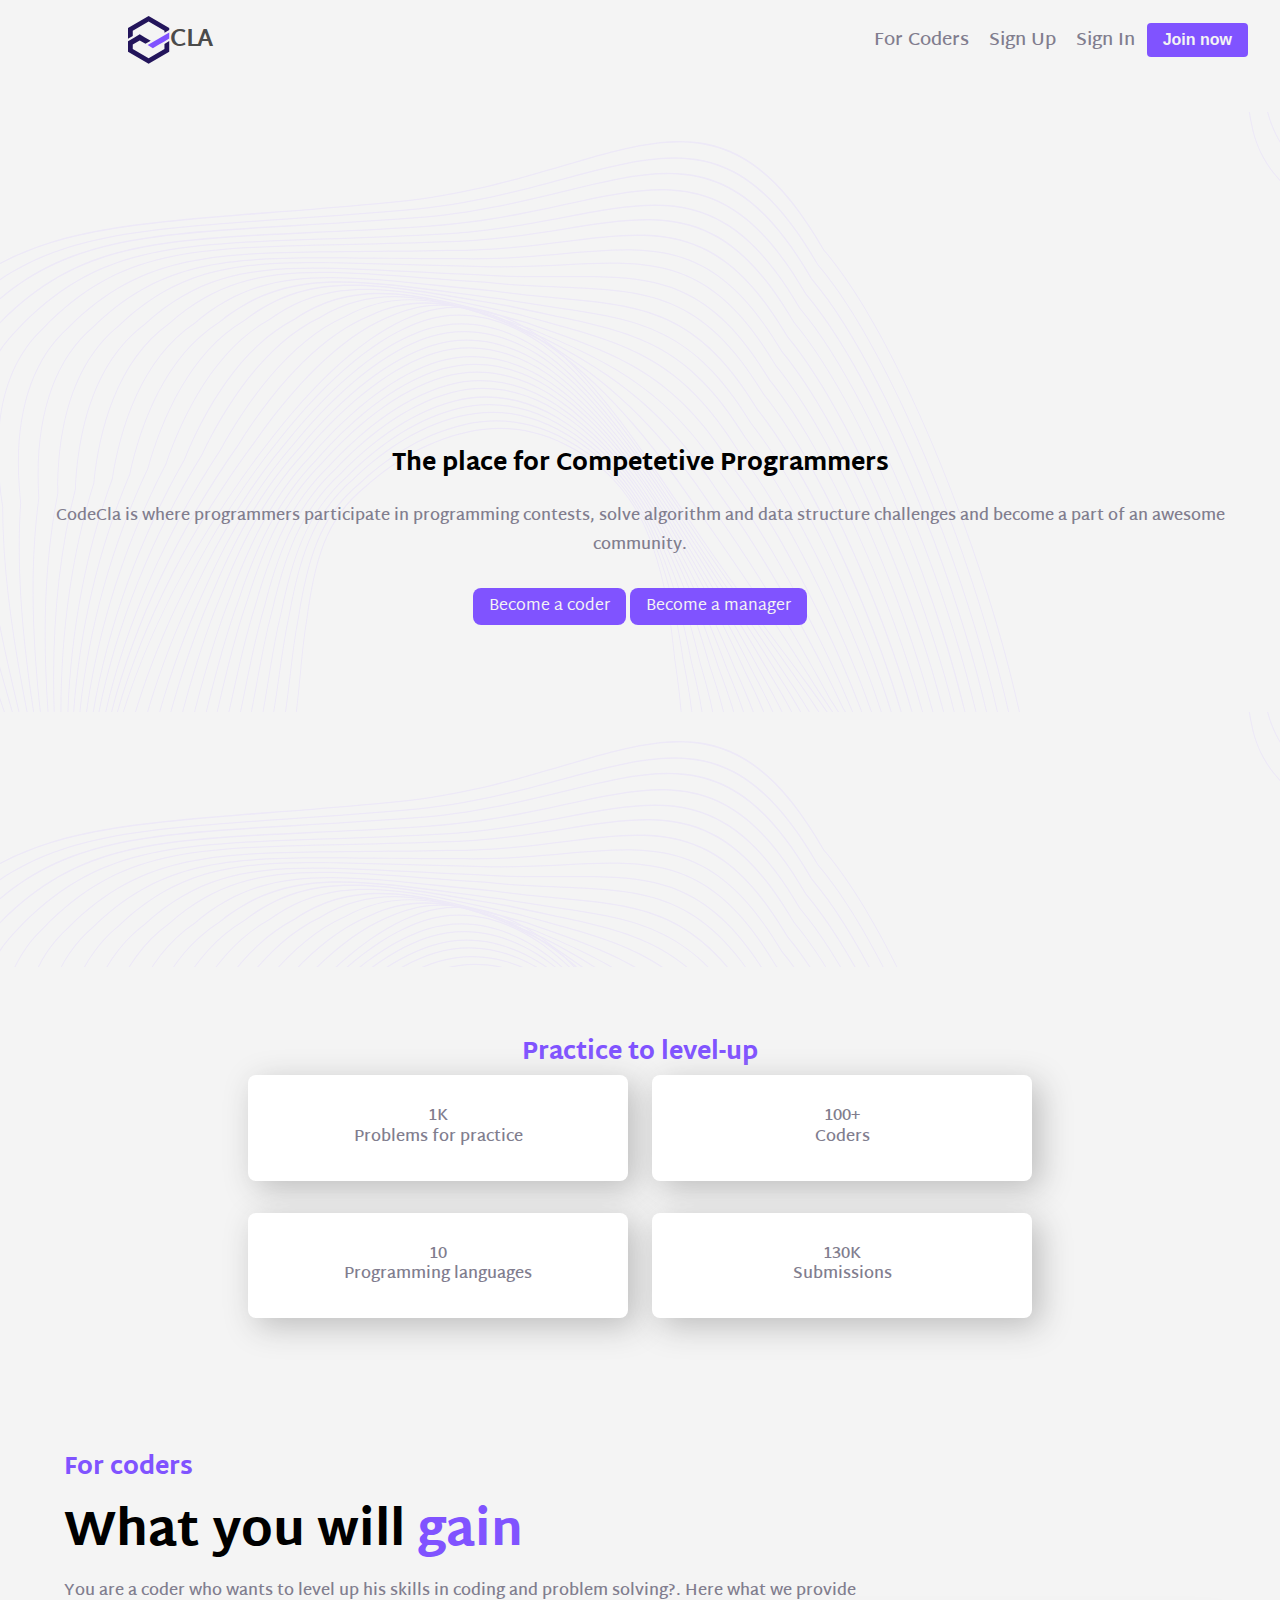
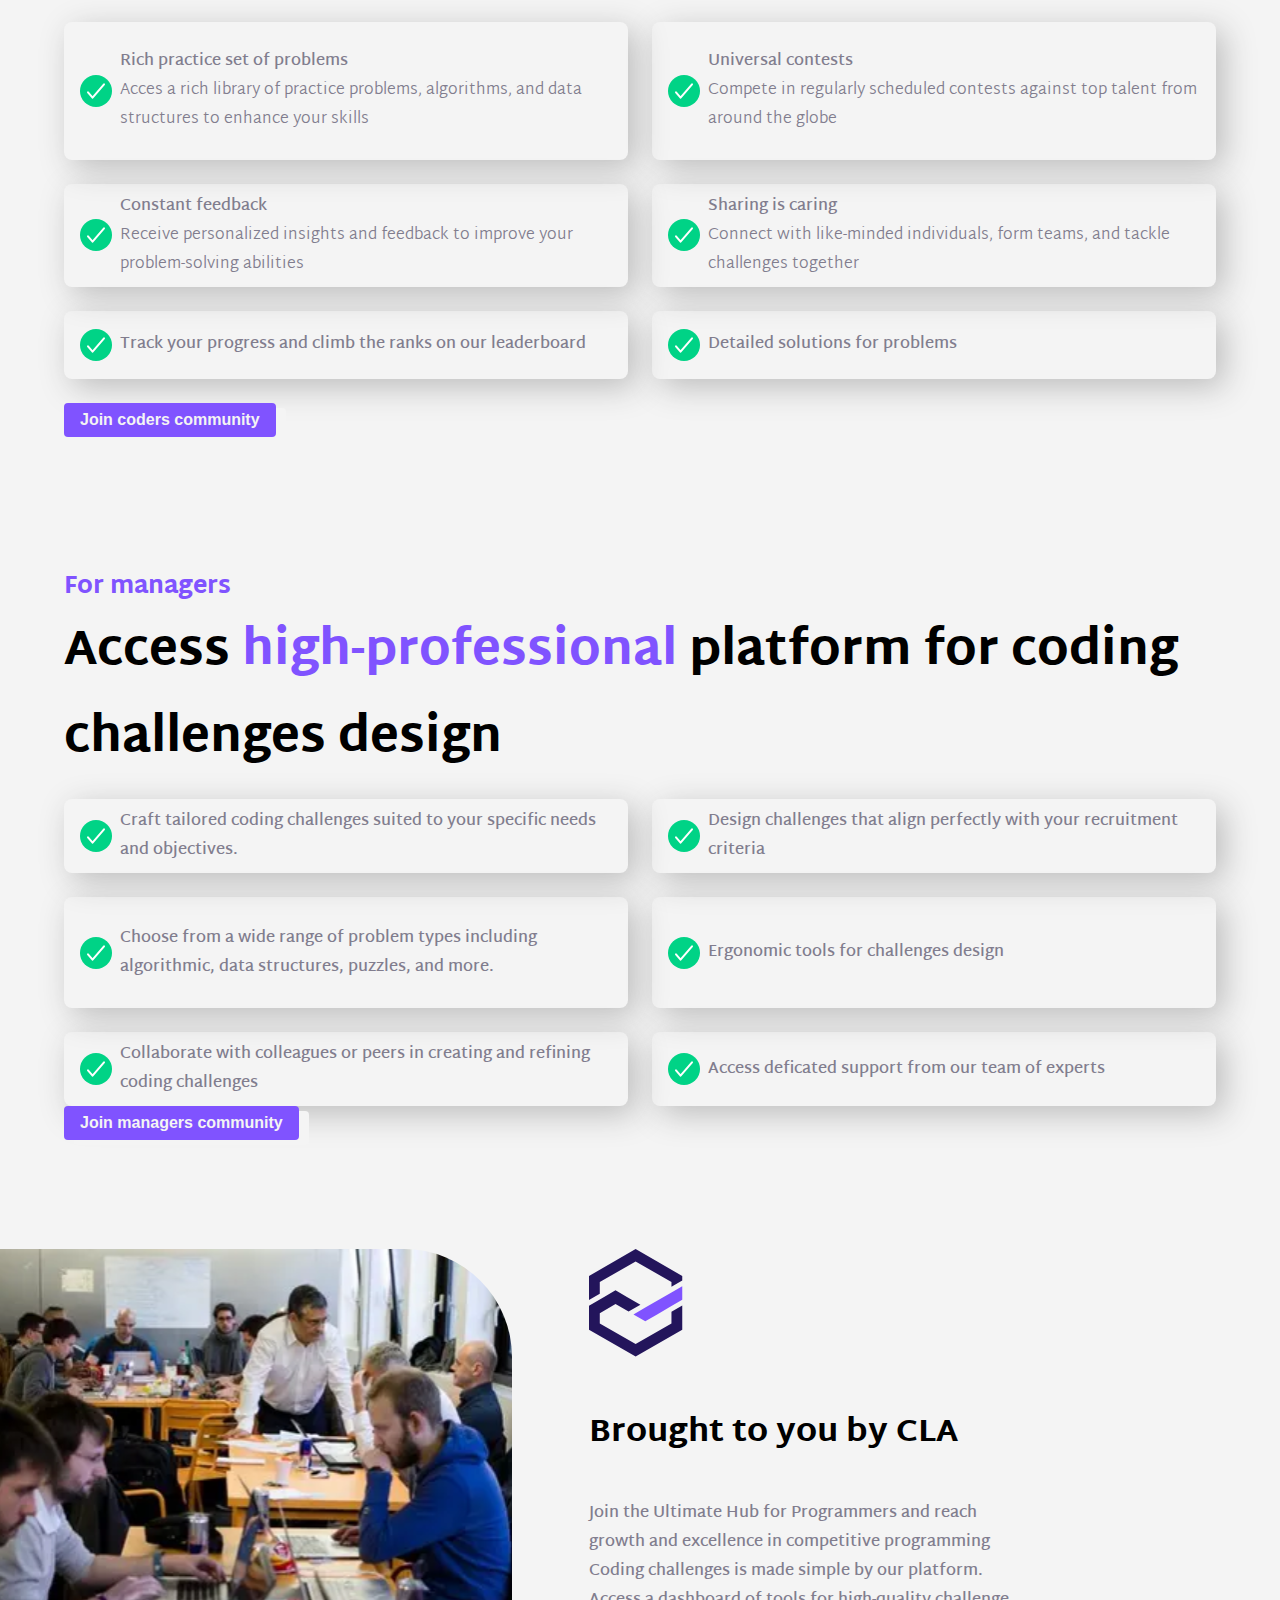
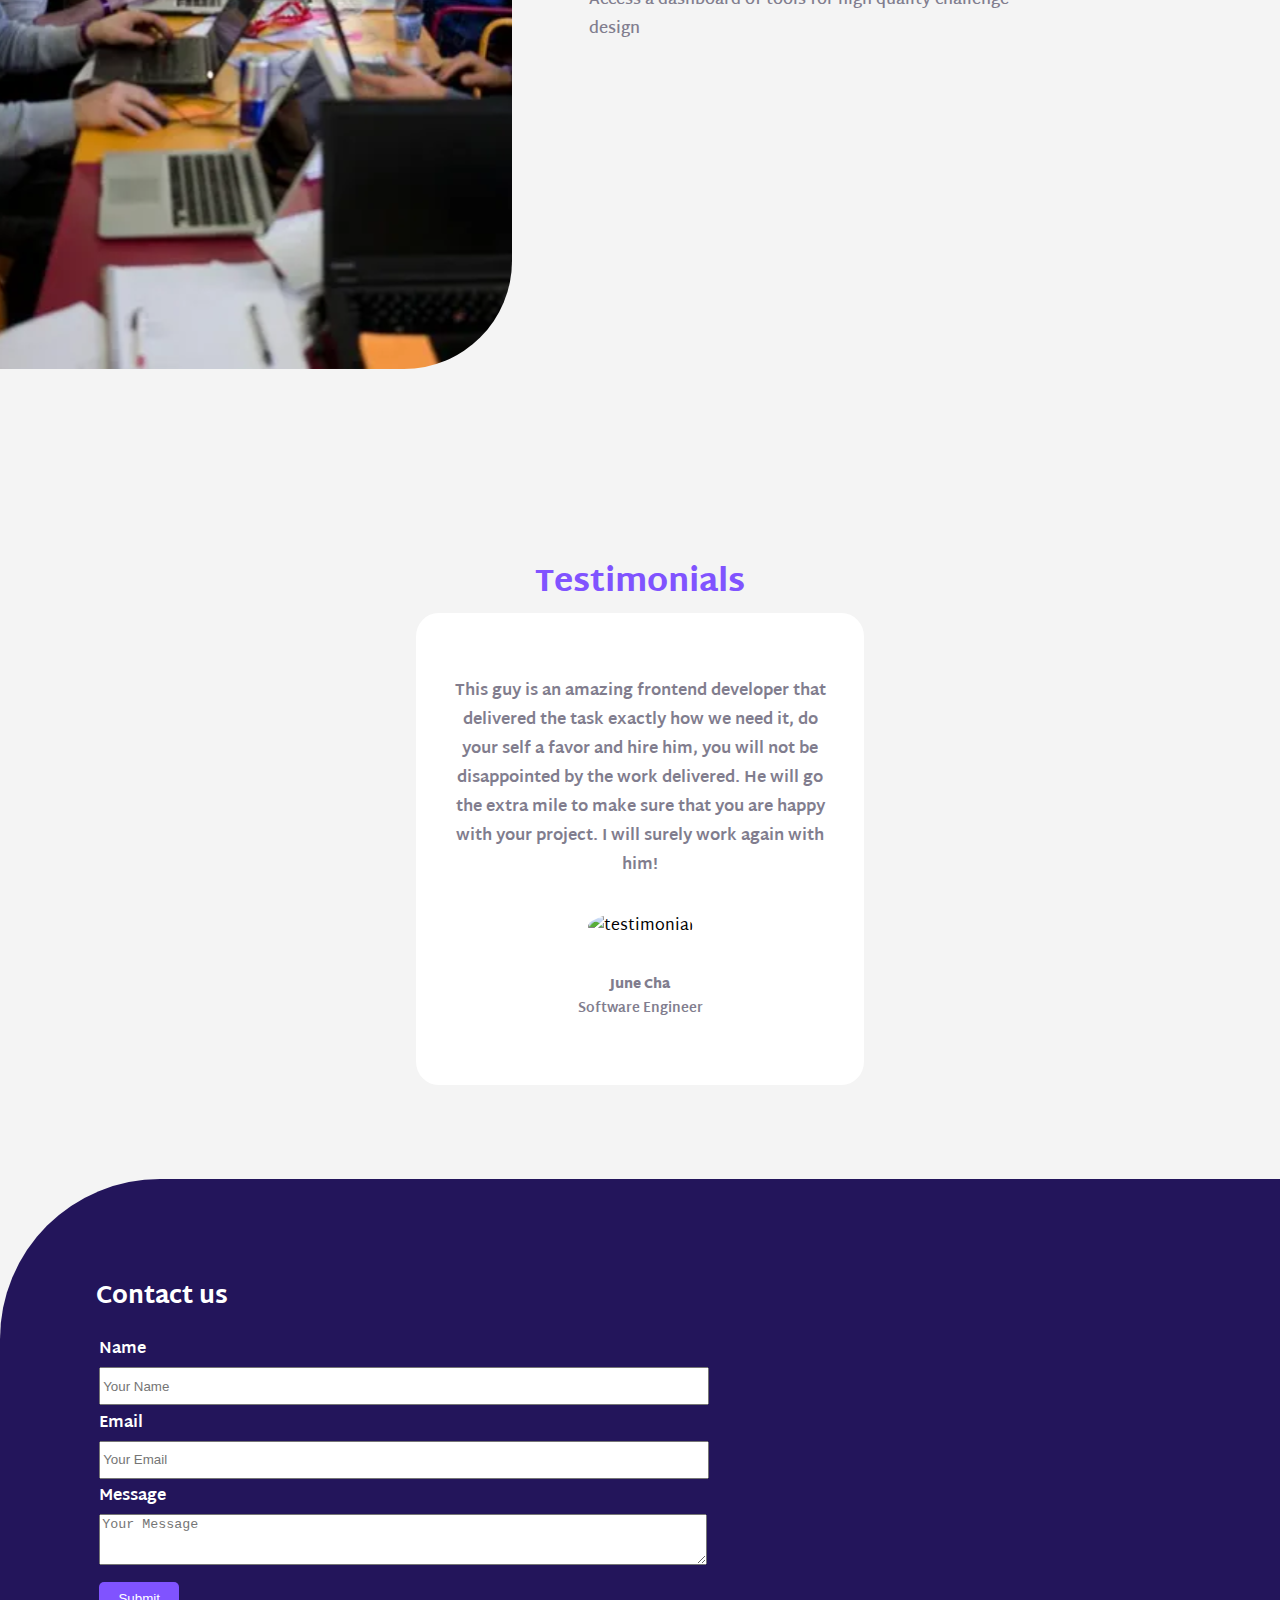
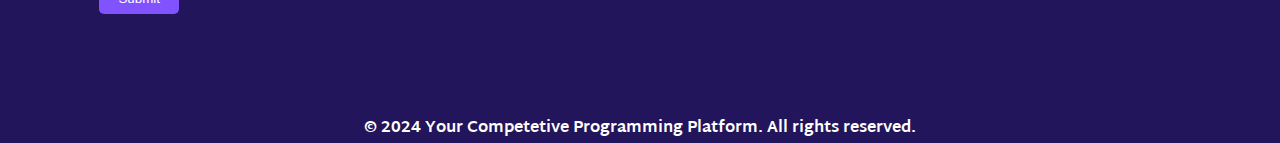
==== commit 447c0a1a: "New" ====
--- a/index.html
+++ b/index.html
@@ -183,8 +183,11 @@
     </section>
 
     <section class="brought">
-      <img id="team-picture" src="./assets/team.svg" alt="picture of the Cla Team">
-      <div class="brought-container">
+
+      <img id="b-pic" src="./assets/team.svg" alt="picture of the Team">
+
+
+      <div class="brought-center">
         <img src="./assets/logo.svg" alt="CodeCLA_Logo" />
         <h2>Brought to you by CLA</h2>
         <p>
@@ -199,20 +202,24 @@
     </section>
 
     <section class="testimonials">
-      <h2>Testimonials</h2>
-      <p>
-        This guy is an amazing frontend developer that delivered the task
-        exactly how we need it, do your self a favor and hire him, you will
-        not be disappointed by the work delivered. He will go the extra mile
-        to make sure that you are happy <br />
-        with your project. I will surely work again with him!
-      </p>
-      <img src="https://randomuser.me/api/portraits/women/44.jpg" alt="testimonial" />
-      <p><strong>June Cha</strong></p>
-      <p>Software Engineer</p>
-    </section>
-
-    <section class="contactForm">
+      <h2 class="heading-purple">Testimonials</h2>
+      <div class="testimonials-card">
+        <p>
+          This guy is an amazing frontend developer that delivered the task
+          exactly how we need it, do your self a favor and hire him, you will
+          not be disappointed by the work delivered. He will go the extra mile
+          to make sure that you are happy
+          with your project. I will surely work again with him!
+        </p>
+        <img src="https://randomuser.me/api/portraits/women/44.jpg" alt="testimonial" />
+        <p class="test-text-small"><strong>June Cha</strong></p>
+        <p class="test-text-small">Software Engineer</p>
+      </div>
+    </section>
+  </main>
+
+  <footer>
+    <div class="contact-form">
       <h2 id="formHeading">Contact us</h2>
       <form>
         <label for="name">Name</label> <br />
@@ -224,13 +231,10 @@
         <label for="message">Message</label> <br />
         <textarea name="message" id="messageInput" rows="3" placeholder="Your Message"></textarea>
         <br />
-        <input type="submit" value="Submit" />
+        <input id="submit" type="submit" value="Submit" />
       </form>
-    </section>
-    <br />
-  </main>
-
-  <footer>
+
+    </div>
     © 2024 Your Competetive Programming Platform. All rights reserved.
   </footer>
   <script src="js-practice.js"></script>
--- a/style.css
+++ b/style.css
@@ -112,7 +112,7 @@
 .heading-purple {
     color: #8053FF;
     width: 100%;
-    height: 100%;
+    height: auto;
 }
 
 /* Styling benefit-section-grid */
@@ -323,16 +323,119 @@
 
 .brought {
     display: flex;
+    justify-content: flex-start;
+    padding: 5vh 0 10vh 0;
+}
+
+.brought-center {
+    width: 33vw;
+    padding: 0 6vw;
+}
+
+.brought-center h2 {
+    padding: 4vh 0 4vh;
+    font-size:xx-large;
+}
+
+.brought-center img {
+    height: 12vh;
+    width: auto;
+}
+
+#b-pic {
+    height: 80vh;
+    border-radius: 0 12vh 12vh 0;
+}
+
+.testimonials {
+    display: flex;
+    flex-direction: column;
+    height: 80vh;
+    width: 100%;
     justify-content: center;
-
-    width: 100vw;
-}
-
-.brought-container {
-
-}
-
-#picture-team {
-    position: absolute;
-    left: 0;
+    text-align: center;
+    align-items: center;
+}
+
+.testimonials-card {
+    background-color: #ffffff;
+    width: 30%;
+    height: fit-content;
+    border-radius: 5%;
+    box-shadow: 30% 30% 60%;
+    padding: 4rem 2rem;
+}
+
+.test-text-small {
+    font-size: smaller;
+    font-weight: light;
+}
+.testimonials-card p {
+    font-weight: bolder;
+}
+
+.testimonials-card img {
+    border-radius: 100%;
+    height: 5rem;
+    padding: 2rem;
+}
+
+.testimonials h2 {
+    font-size: xx-large;
+}
+
+footer {
+    font-weight: bolder;
+    background-color: #23155B;
+    width: 100%;
+    border-top-left-radius: 10rem;
+    text-align: center;
+    color:#ffffff;
+}
+
+.contact-form {
+    padding: 6rem;
+    text-align: left;
+    align-self: flex-start;
+    display: flex;
+    justify-content: center;
+    flex-direction: column;
+    width: 47vw;
+}
+
+.contact-form input {
+    width: 100%;
+    color: #ffffff;
+}
+
+.contact-form form {
+    width: 100%;
+}
+
+.contact-form h2 {
+    color: #ffffff;
+    margin-bottom: 1rem;
+}
+
+.contact-form label {
+    height: 4rem;
+        margin: 0.2rem;
+}
+
+.contact-form input {
+    height: 2rem;
+    margin: 0.2rem;
+}
+
+.contact-form textarea {
+    width: 100%;
+    margin: 0.2rem;
+}
+
+#submit {
+    width: 5rem;
+    padding: 0.5 3rem;
+    background-color: #8053FF;
+    border-radius: 5px;
+    border: none;
 }